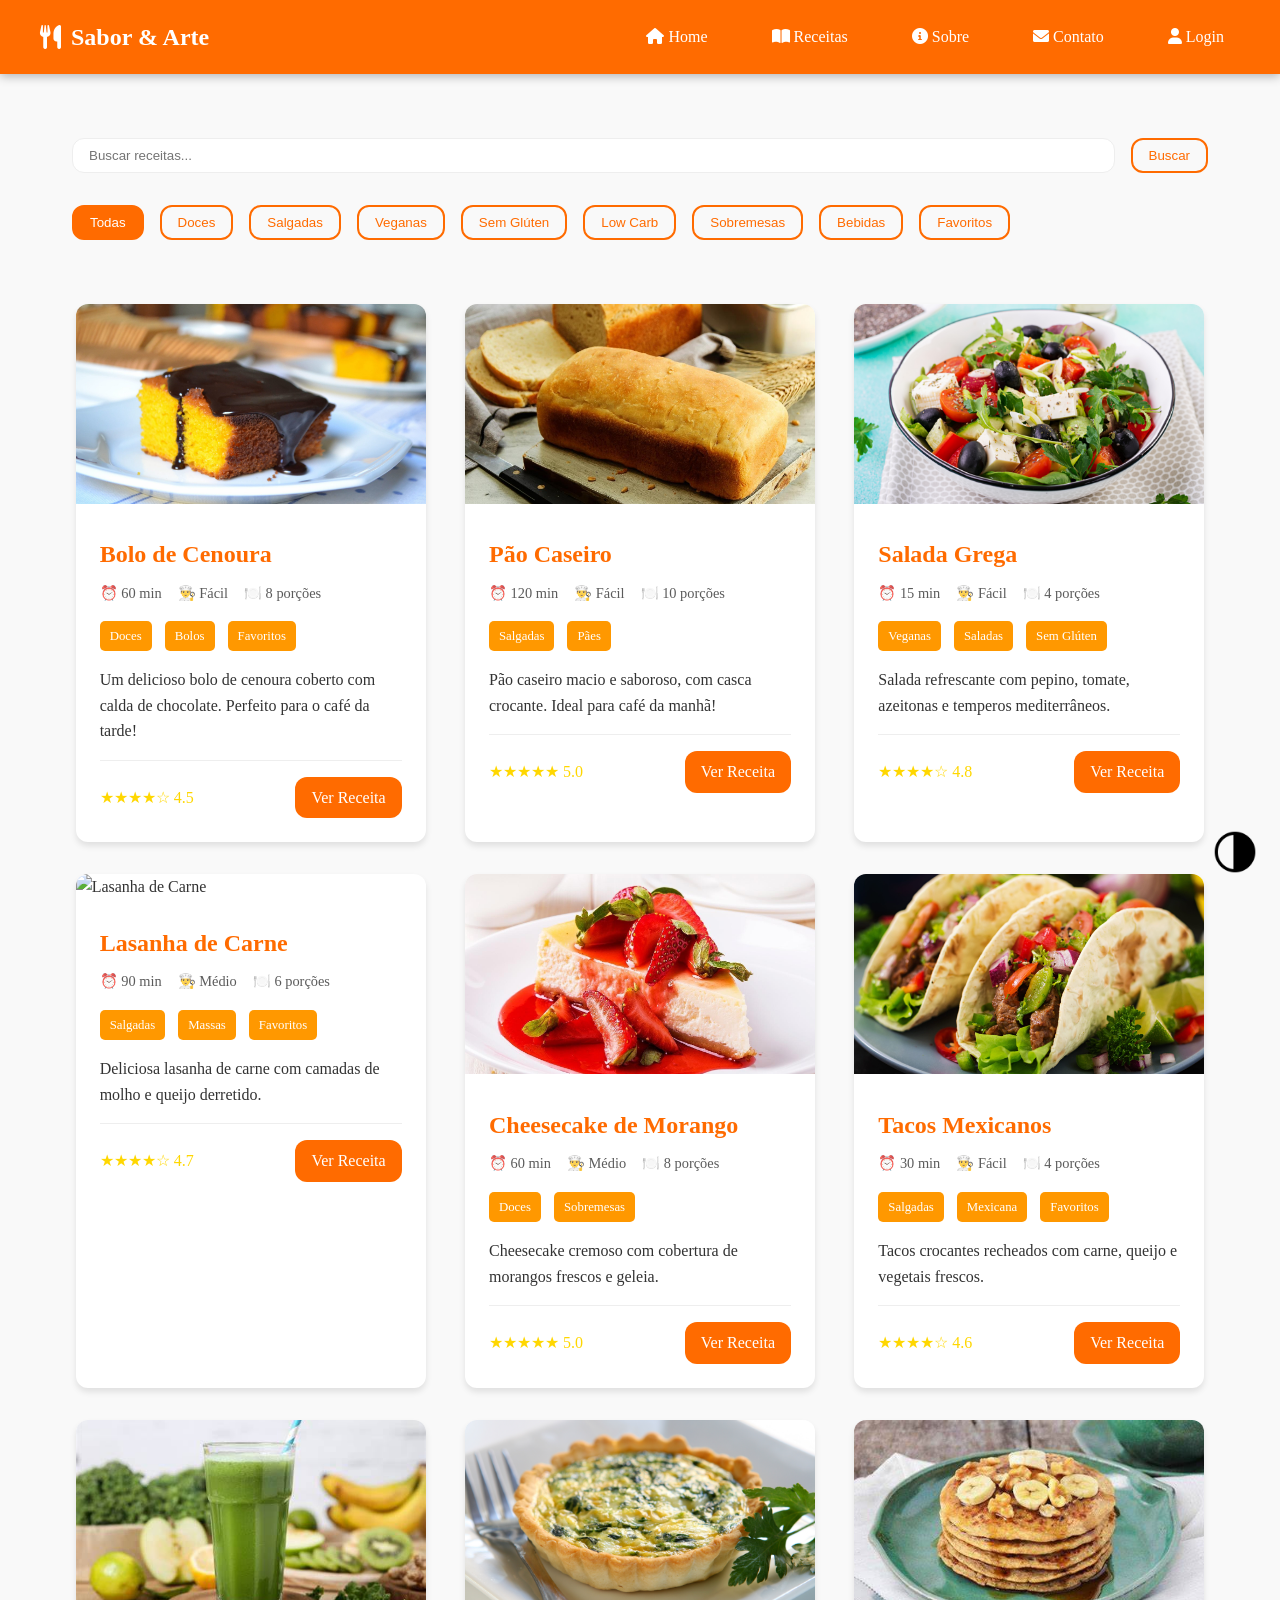
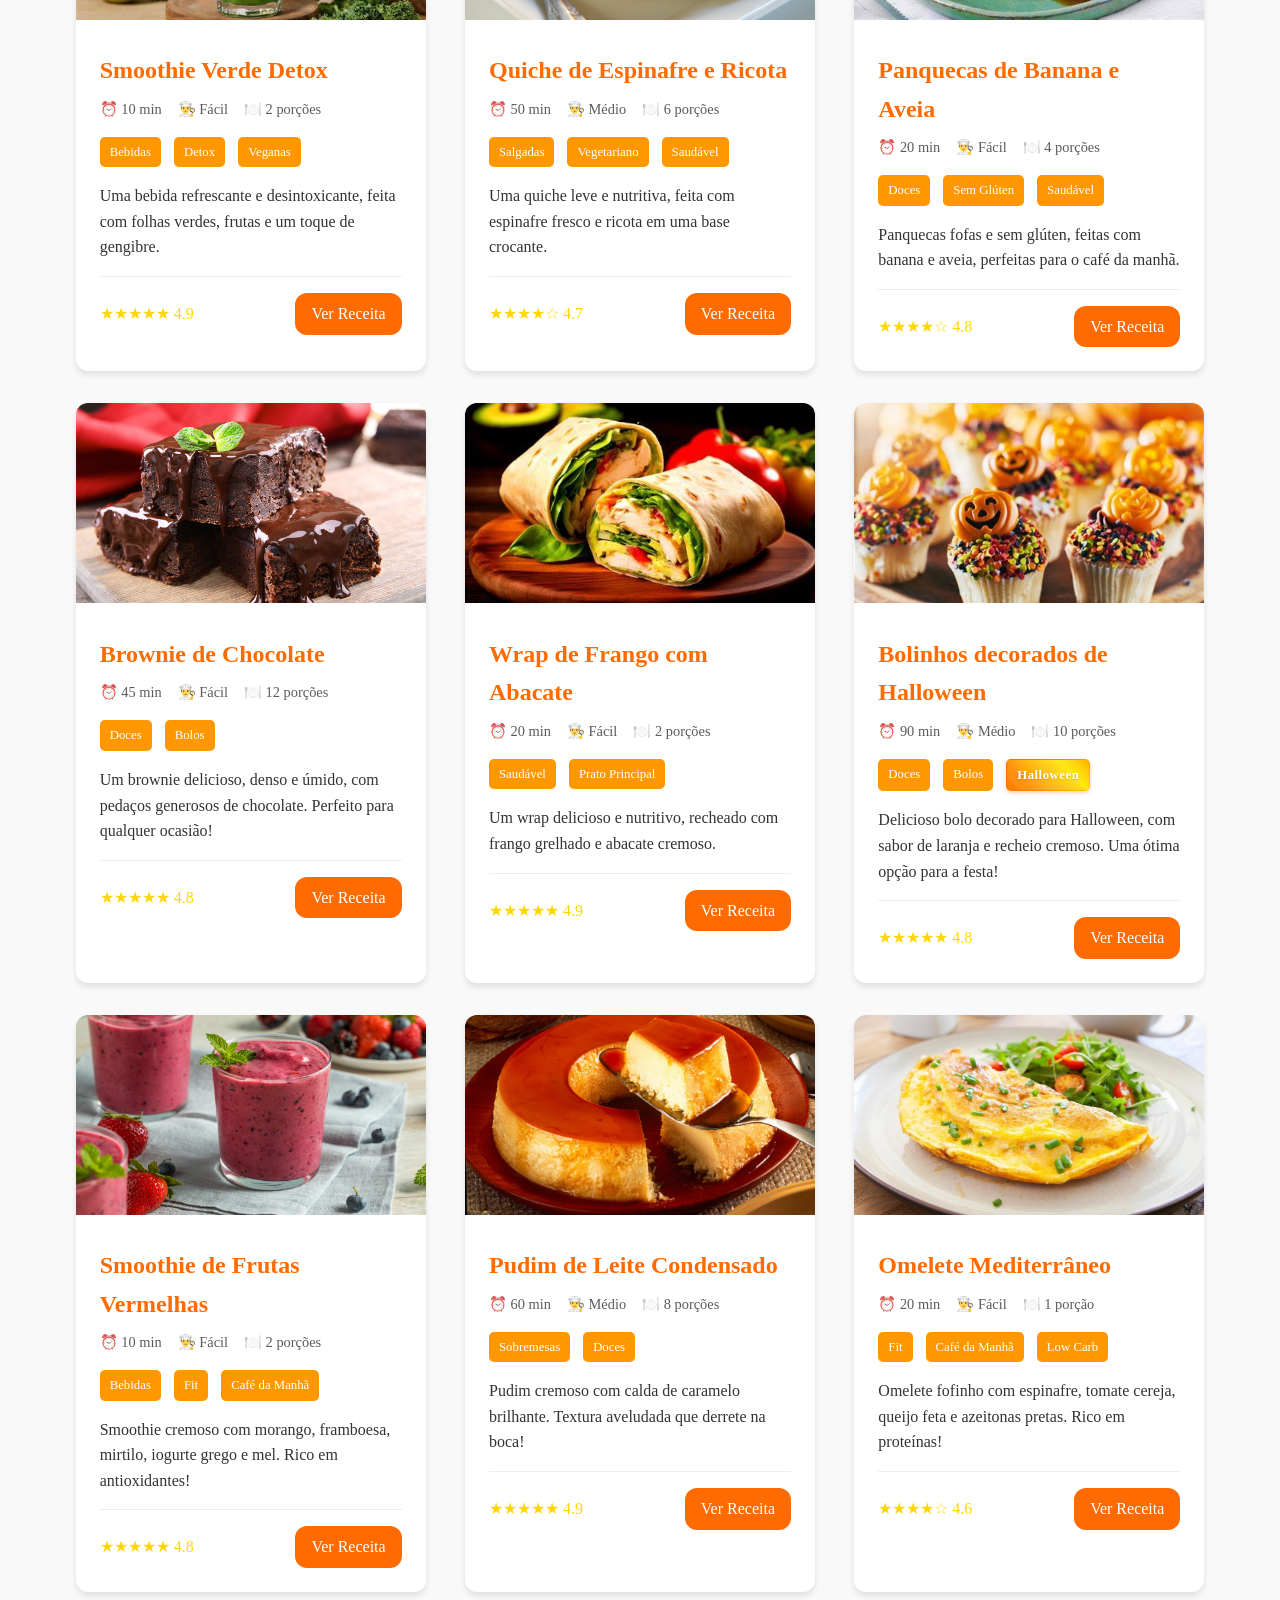
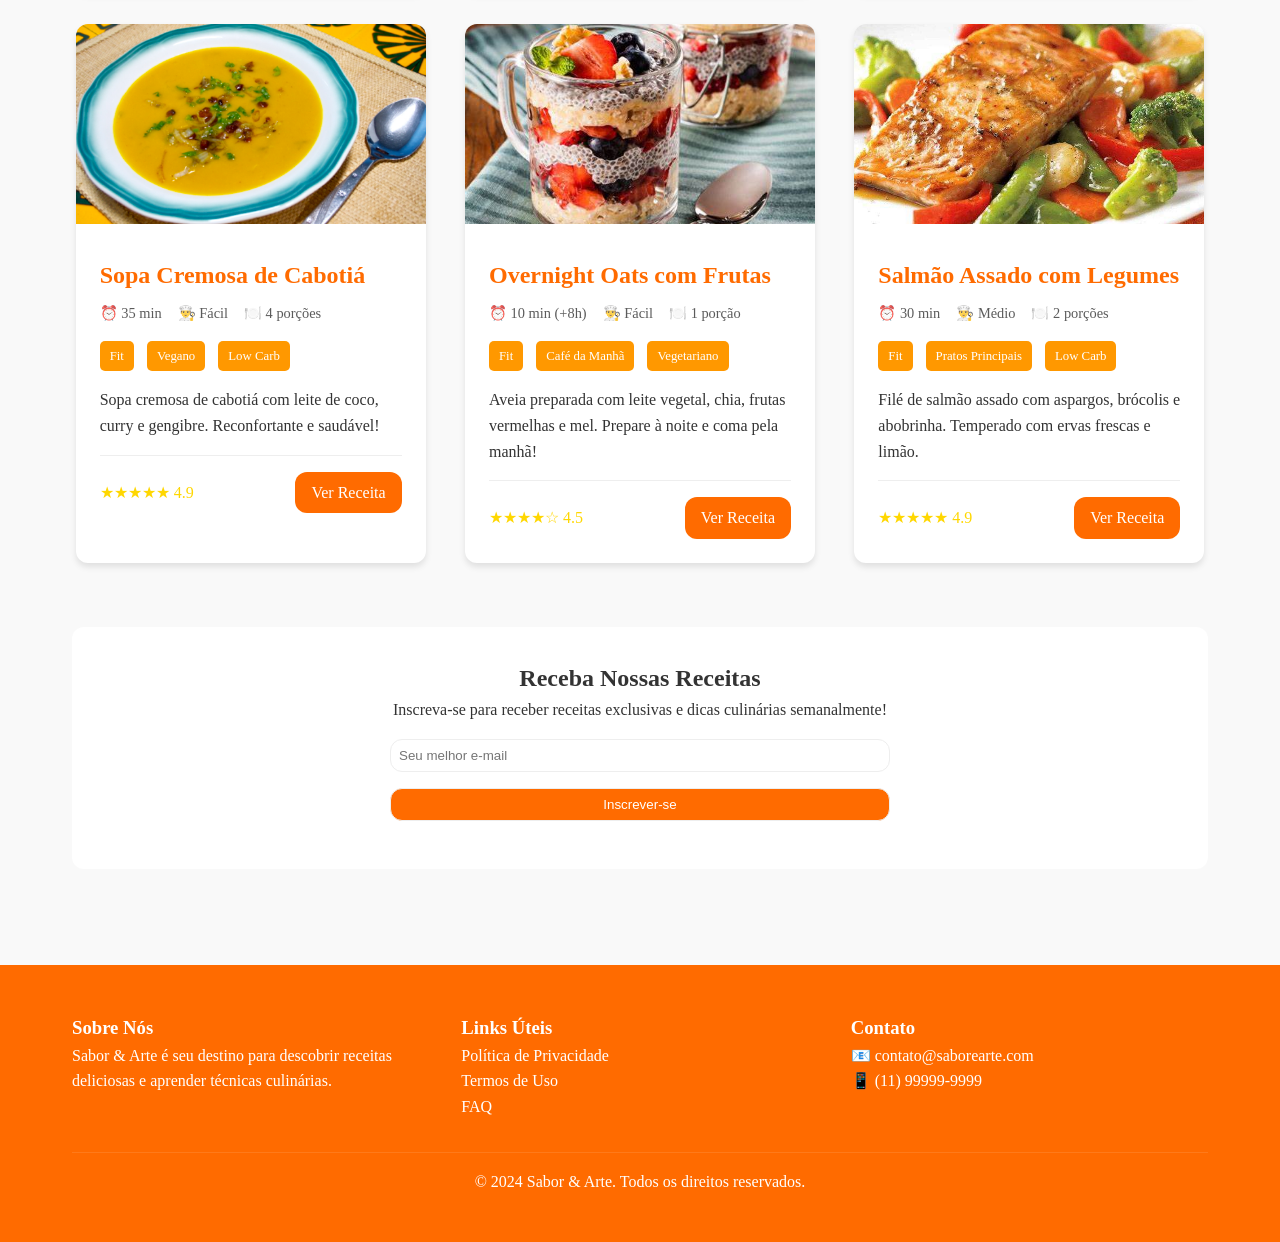
==== frontend/index.html @ 9df21a16 "first commit" ====
<!DOCTYPE html>
<html lang="pt-BR">
<head>
    <meta charset="UTF-8">
    <meta name="viewport" content="width=device-width, initial-scale=1.0">
    <title>Sabor & Arte</title>
    <link href="https://cdnjs.cloudflare.com/ajax/libs/font-awesome/6.0.0/css/all.min.css" rel="stylesheet">
    <link rel="stylesheet" href="style.css">
    <style>
 :root {
            --primary-color: #ff6b00;
            --secondary-color: #ff7f50;
            --text-color: #333;
            --bg-color: #f9f9f9;
            --card-bg: #fff;
            --border-color: #eee;
            --shadow: 0 4px 6px rgba(0, 0, 0, 0.1);
            --radius: 12px;
            --tips-bg: #e6f3ff;
            --tips-border: #3498db;
            --nav-bg: #ff6b00;
            --footer-bg: #ff6b00;
            --modal-bg: #fefefe;
            --gradient-primary: #ff6b00;
        }

        [data-theme="dark"] {
            --bg-color: #1a1a1a;
            --text-color: #fff;
            --card-bg: #2d2d2d;
            --border-color: #444;
            --tips-bg: #2c3e50;
            --tips-border: #3498db;
            --nav-bg: #ff6b00;
            --footer-bg: #ff6b00;
            --modal-bg: #2d2d2d;
            --category-bg: #ff6b00;
            --category-hover: #ff6b00;
        }

        * {
            margin: 0;
            padding: 0;
            box-sizing: border-box;
        }

        body {
            font-family: Cambria, Cochin, Georgia, Times, 'Times New Roman', serif;
            line-height: 1.6;
            background-color: var(--bg-color);
            color: var(--text-color);
            transition: background-color 0.3s, color 0.3s;
        }

        .nav-bar {
            background: var(--gradient-primary);
            padding: 1rem;
            position: sticky;
            top: 0;
            z-index: 1000;
            box-shadow: 0 2px 10px rgba(0,0,0,0.3);
        }

        .nav-container {
            max-width: 1200px;
            margin: 0 auto;
            display: flex;
            justify-content: space-between;
            align-items: center;
        }

        .logo {
            display: flex;
            align-items: center;
            gap: 10px;
            color: white;
            text-decoration: none;
        }

        .logo i {
            font-size: 24px;
        }

        .nav-links {
            display: flex;
            gap: 2rem;
        }

        .nav-links a {
            color: white;
            text-decoration: none;
            font-weight: 500;
            padding: 8px 16px;
            border-radius: 20px;
            transition: all 0.3s ease;
        }

        .nav-links a:hover {
            background: rgba(105, 0, 0, 0.2);
        }


        header {
            background-image: url('logo.jpg');
            background-size: cover;
            background-position: center;
            background-repeat: no-repeat;
            color: #f4f4f4;
            text-align: center;
            padding: 2.5rem;
            position: relative;
        }

        header h1, header p {
            text-shadow: 2px 2px 4px rgba(0, 0, 0, 0.5);
        }

        .theme-toggle {
            position: fixed;
            bottom: 20px;
            right: 20px;
            background: none;
            border: none;
            padding: 0;
            cursor: pointer;
            z-index: 1000;
        }

        .theme-icon {
            width: 50px;
            height: 50px;
            border-radius: 25px;
            transition: transform 0.3s ease;
        }

        nav {
            background-color: var(--nav-bg);
            padding: 1rem;
        }

        nav ul {
            list-style-type: none;
            display: flex;
            justify-content: center;
            gap: 2rem;
            max-width: 1200px;
            margin: 0 auto;
        }

        nav ul li a {
            color: white;
            text-decoration: none;
            font-weight: 500;
            transition: opacity 0.3s;
        }

        nav ul li a:hover {
            opacity: 0.8;
        }

        .container {
            max-width: 1200px;
            margin: 0 auto;
            padding: 2rem;
        }

        .filters {
            display: flex;
            gap: 1rem;
            margin-bottom: 2rem;
            flex-wrap: wrap;
        }

        .filter-btn {
            background: transparent;
            border: 2px solid var(--primary-color);
            color: var(--primary-color);
            padding: 0.5rem 1rem;
            border-radius: var(--radius);
            cursor: pointer;
            transition: all 0.3s ease;
        }

        .filter-btn:hover, .filter-btn.active {
            background: var(--primary-color);
            color: white;
        }
        

        .recipes-grid {
            display: grid;
            grid-template-columns: repeat(auto-fit, minmax(300px, 1fr));
            gap: 2rem;
            margin-top: 2rem;
        }

        .recipe-card {
            background: var(--card-bg);
            border-radius: var(--radius);
            box-shadow: var(--shadow);
            overflow: hidden;
            transition: transform 0.3s ease;
        }

        .recipe-card:hover {
            transform: translateY(-5px);
        }

        .recipe-image {
            width: 100%;
            height: 200px;
            object-fit: cover;
        }

        .recipe-content {
            padding: 1.5rem;
        }

        .recipe-header {
            margin-bottom: 1rem;
        }

        .recipe-title {
            font-size: 1.5rem;
            color: var(--primary-color);
            margin-bottom: 0.5rem;
        }

        .recipe-meta {
            display: flex;
            gap: 1rem;
            font-size: 0.9rem;
            color: var(--text-color);
            opacity: 0.8;
        }

        .recipe-tags {
            display: flex;
            gap: 0.5rem;
            margin: 1rem 0;
            flex-wrap: wrap;
        }

        .tag {
            background: var(--primary-color);
            color: white;
            padding: 0.3rem 0.8rem;
            border-radius: 20px;
            font-size: 0.8rem;
        }

        .recipe-description {
            color: var(--text-color);
            margin-bottom: 1rem;
        }

        .recipe-footer {
            display: flex;
            justify-content: space-between;
            align-items: center;
            margin-top: 1rem;
            padding-top: 1rem;
            border-top: 1px solid var(--border-color);
        }

        .rating {
            color: #ffd700;
        }

        .view-recipe {
            background: var(--primary-color);
            color: white;
            padding: 0.5rem 1rem;
            border-radius: var(--radius);
            text-decoration: none;
            transition: background 0.3s ease;
        }

        .view-recipe:hover {
            background: var(--secondary-color);
        }

        .social-buttons {
            display: flex;
            gap: 20px;
            justify-content: center;
            position: absolute;
            top: 20px;
            right: 20px;
        }

        .social-button {
            width: 40px;
            height: 40px;
            border-radius: 50%;
            display: flex;
            align-items: center;
            justify-content: center;
            transition: transform 0.3s ease;
            background: white;
        }

        .social-button:hover {
            transform: scale(1.1);
        }

        .modal {
            display: none;
            position: fixed;
            z-index: 1000;
            left: 0;
            top: 0;
            width: 100%;
            height: 100%;
            background-color: rgba(0,0,0,0.4);
        }

        .modal-content {
            background-color: var(--modal-bg);
            color: var(--text-color);
            margin: 5% auto;
            padding: 2rem;
            border: 1px solid var(--border-color);
            width: 90%;
            max-width: 500px;
            border-radius: var(--radius);
            box-shadow: var(--shadow);
        }

        .form-group {
            margin-bottom: 1rem;
        }

        .form-group label {
            display: block;
            margin-bottom: 0.5rem;
            color: var(--text-color);
        }

        .form-group input {
            width: 100%;
            padding: 0.5rem;
            border: 1px solid var(--border-color);
            border-radius: var(--radius);
            background: var(--card-bg);
            color: var(--text-color);
        }

        .form-group input[type="submit"] {
            background: var(--primary-color);
            color: white;
            cursor: pointer;
            transition: background 0.3s;
        }

        .form-group input[type="submit"]:hover {
            background: var(--secondary-color);
        }

        .close {
            float: right;
            font-size: 1.5rem;
            cursor: pointer;
            color: var(--text-color);
        }

        footer {
            background-color: var(--footer-bg);
            color: white;
            text-align: center;
            padding: 1rem;
            margin-top: 2rem;
        }

          .social-media {
            display: flex;
            justify-content: flex-end;
            gap: 4px;
            margin: 10px 30px 0 0;
            position: absolute;
            right: 0;
            top: 15px;
        }

        .social-media a {
            color: #fff;
            text-decoration: none;
            display: flex;
            align-items: center;
            gap: 2px;
            padding: 3px 4px;
            border-radius: 15px;
            transition: opacity 0.3s ease;
        }

        .social-media a:hover {
            opacity: 0.8;
        }

        .facebook {
            background-color: #1877f2;
        }

        .instagram {
            background: linear-gradient(45deg, #405de6, #5851db, #833ab4, #c13584, #e1306c, #fd1d1d);
        }

        .youtube {
            background-color: #ff0000;
        }

        .social-buttons {
            display: flex;
            gap: 20px;
            justify-content: center;
            position: absolute;
            top: 20px;
            right: 20px;
        }

        .social-button {
            width: 30px;
            height: 40px;
            border-radius: 50%;
            display: flex;
            align-items: center;
            justify-content: center;
            transition: transform 0.3s ease;
            text-decoration: none;
        }

        .social-button:hover {
            transform: scale(1.1);
        }

        .social-button.facebook {
            background-color: transparent;
        }

        .social-button.facebook img {
            width: 40px;
            height: 40px;
            border-radius: 50%;
        }

        .social-button.instagram {
            background-color: transparent;
        }

        .social-button.instagram img {
            width: 50px;
            height: 50px;
           border-radius: 50%;
        }

        .social-button.youtube {
            background-color: transparent;
        }

        .social-button.youtube img {
            width: 45px;
            height: 45px;
            border-radius: 50%;
        }

        @media (max-width: 768px) {
            .container {
                padding: 1rem;
            }

            .recipes-grid {
                grid-template-columns: 1fr;
            }

            nav ul {
                flex-direction: column;
                align-items: center;
                gap: 1rem;
            }

            .recipe-meta {
                flex-wrap: wrap;
            }
        }

        .newsletter-section {
            background: var(--card-bg);
            padding: 2rem;
            margin: 2rem 0;
            border-radius: var(--radius);
            text-align: center;
        }

        .newsletter-form {
            max-width: 500px;
            margin: 1rem auto;
        }

        .search-bar {
            display: flex;
            gap: 1rem;
            margin: 2rem 0;
        }

        .search-input {
            flex: 1;
            padding: 0.5rem 1rem;
            border: 1px solid var(--border-color);
            border-radius: var(--radius);
            background: var(--card-bg);
            color: var(--text-color);
        }
       
    </style>
</head>
<body>
    <button class="theme-toggle" onclick="toggleTheme()">
        <img src="DarkMode.jpg" alt="Dark Mode" class="theme-icon">
    </button>
</style>
</head>
<body>
    <nav class="nav-bar">
        <div class="nav-container">
            <a href="#" class="logo">
                <i class="fas fa-utensils"></i>
                <h1 style="margin: 0;">Sabor & Arte</h1>
            </a>
            <div class="nav-links">
                <a href="index.html"><i class="fas fa-home"></i> Home</a>
                <a href="#"><i class="fas fa-book-open"></i> Receitas</a>
                <a href="#"><i class="fas fa-info-circle"></i> Sobre</a>
                <a href="#"><i class="fas fa-envelope"></i> Contato</a>
                <a href="#" id="loginBtn"><i class="fas fa-user"></i> Login</a>
            </div>
        </div>
    </nav>
    <div class="container">
        <div class="search-bar">
            <input type="text" class="search-input" placeholder="Buscar receitas...">
            <button class="filter-btn">Buscar</button>
        </div>

        <div class="filters">
            <button class="filter-btn active">Todas</button>
            <button class="filter-btn">Doces</button>
            <button class="filter-btn">Salgadas</button>
            <button class="filter-btn">Veganas</button>
            <button class="filter-btn">Sem Glúten</button>
            <button class="filter-btn">Low Carb</button>
            <button class="filter-btn">Sobremesas</button>
            <button class="filter-btn">Bebidas</button>
            <button class="filter-btn">Favoritos</button>
        </div>

        <div class="recipes-grid">
            <article class="recipe-card">
                <img src="Bolo_de_cenoura.jpg" alt="Bolo de Cenoura" class="recipe-image">
                <div class="recipe-content">
                    <div class="recipe-header">
                        <h3 class="recipe-title">Bolo de Cenoura</h3>
                        <div class="recipe-meta">
                            <span class="meta-item">⏰ 60 min</span>
                            <span class="meta-item">👨‍🍳 Fácil</span>
                            <span class="meta-item">🍽️ 8 porções</span>
                        </div>
                    </div>
                    <div class="recipe-tags">
                        <span class="tag">Doces</span>
                        <span class="tag">Bolos</span>
                        <span class="tag">Favoritos</span>
                    </div>
                    <p class="recipe-description">
                        Um delicioso bolo de cenoura coberto com calda de chocolate. Perfeito para o café da tarde!
                    </p>
                    <div class="recipe-footer">
                        <div class="rating">★★★★☆ 4.5</div>
                        <a href="bolo_de_cenoura.html" class="view-recipe">Ver Receita</a>
                    </div>
                </div>
            </article>

            <article class="recipe-card">
                <img src="Pão.jpg" alt="Pão Caseiro" class="recipe-image">
                <div class="recipe-content">
                    <div class="recipe-header">
                        <h3 class="recipe-title">Pão Caseiro</h3>
                        <div class="recipe-meta">
                            <span class="meta-item">⏰ 120 min</span>
                            <span class="meta-item">👨‍🍳 Fácil</span>
                            <span class="meta-item">🍽️ 10 porções</span>
                        </div>
                    </div>
                    <div class="recipe-tags">
                        <span class="tag">Salgadas</span>
                        <span class="tag">Pães</span>
                    </div>
                    <p class="recipe-description">
                        Pão caseiro macio e saboroso, com casca crocante. Ideal para café da manhã!
                    </p>
                    <div class="recipe-footer">
                        <div class="rating">★★★★★ 5.0</div>
                        <a href="Pão.html" class="view-recipe">Ver Receita</a>
                    </div>
                </div>
            </article>

            <article class="recipe-card">
                <img src="Salada_grega.jpg" alt="Pão Caseiro" class="recipe-image">
                <div class="recipe-content">
                    <div class="recipe-header">
                        <h3 class="recipe-title">Salada Grega</h3>
                        <div class="recipe-meta">
                            <span class="meta-item">⏰ 15 min</span>
                            <span class="meta-item">👨‍🍳 Fácil</span>
                            <span class="meta-item">🍽️ 4 porções</span>
                        </div>
                    </div>
                    <div class="recipe-tags">
                        <span class="tag">Veganas</span>
                        <span class="tag">Saladas</span>
                        <span class="tag">Sem Glúten</span>
                    </div>
                    <p class="recipe-description">
                        Salada refrescante com pepino, tomate, azeitonas e temperos mediterrâneos.
                    </p>
                    <div class="recipe-footer">
                        <div class="rating">★★★★☆ 4.8</div>
                        <a href="#" class="view-recipe">Ver Receita</a>
                    </div>
                </div>
            </article>

            <article class="recipe-card">
                <img src="lasanha.jpg" alt="Lasanha de Carne" class="recipe-image">
                <div class="recipe-content">
                    <div class="recipe-header">
                        <h3 class="recipe-title">Lasanha de Carne</h3>
                        <div class="recipe-meta">
                            <span class="meta-item">⏰ 90 min</span>
                            <span class="meta-item">👨‍🍳 Médio</span>
                            <span class="meta-item">🍽️ 6 porções</span>
                        </div>
                    </div>
                    <div class="recipe-tags">
                        <span class="tag">Salgadas</span>
                        <span class="tag">Massas</span>
                        <span class="tag">Favoritos</span>
                    </div>
                    <p class="recipe-description">
                        Deliciosa lasanha de carne com camadas de molho e queijo derretido.
                    </p>
                    <div class="recipe-footer">
                        <div class="rating">★★★★☆ 4.7</div>
                        <a href="lasanha.html" class="view-recipe">Ver Receita</a>
                    </div>
                </div>
            </article>
            
            <article class="recipe-card">
                <img src="cheesecake.jpg" alt="Cheesecake de Morango" class="recipe-image">
                <div class="recipe-content">
                    <div class="recipe-header">
                        <h3 class="recipe-title">Cheesecake de Morango</h3>
                        <div class="recipe-meta">
                            <span class="meta-item">⏰ 60 min</span>
                            <span class="meta-item">👨‍🍳 Médio</span>
                            <span class="meta-item">🍽️ 8 porções</span>
                        </div>
                    </div>
                    <div class="recipe-tags">
                        <span class="tag">Doces</span>
                        <span class="tag">Sobremesas</span>
                    </div>
                    <p class="recipe-description">
                        Cheesecake cremoso com cobertura de morangos frescos e geleia.
                    </p>
                    <div class="recipe-footer">
                        <div class="rating">★★★★★ 5.0</div>
                        <a href="cheesecake.html" class="view-recipe">Ver Receita</a>
                    </div>
                </div>
            </article>
            
            <article class="recipe-card">
                <img src="tacos.jpg" alt="Tacos Mexicanos" class="recipe-image">
                <div class="recipe-content">
                    <div class="recipe-header">
                        <h3 class="recipe-title">Tacos Mexicanos</h3>
                        <div class="recipe-meta">
                            <span class="meta-item">⏰ 30 min</span>
                            <span class="meta-item">👨‍🍳 Fácil</span>
                            <span class="meta-item">🍽️ 4 porções</span>
                        </div>
                    </div>
                    <div class="recipe-tags">
                        <span class="tag">Salgadas</span>
                        <span class="tag">Mexicana</span>
                        <span class="tag">Favoritos</span>
                    </div>
                    <p class="recipe-description">
                        Tacos crocantes recheados com carne, queijo e vegetais frescos.
                    </p>
                    <div class="recipe-footer">
                        <div class="rating">★★★★☆ 4.6</div>
                        <a href="tacos.html" class="view-recipe">Ver Receita</a>
                    </div>
                </div>
            </article>

            <article class="recipe-card">
                <img src="smoothie_verduras.jpg" alt="Smoothie Verde Detox" class="recipe-image">
                <div class="recipe-content">
                    <div class="recipe-header">
                        <h3 class="recipe-title">Smoothie Verde Detox</h3>
                        <div class="recipe-meta">
                            <span class="meta-item">⏰ 10 min</span>
                            <span class="meta-item">👨‍🍳 Fácil</span>
                            <span class="meta-item">🍽️ 2 porções</span>
                        </div>
                    </div>
                    <div class="recipe-tags">
                        <span class="tag">Bebidas</span>
                        <span class="tag">Detox</span>
                        <span class="tag">Veganas</span>
                    </div>
                    <p class="recipe-description">
                        Uma bebida refrescante e desintoxicante, feita com folhas verdes, frutas e um toque de gengibre.
                    </p>
                    <div class="recipe-footer">
                        <div class="rating">★★★★★ 4.9</div>
                        <a href="smoothie_verde.html" class="view-recipe">Ver Receita</a>
                    </div>
                </div>
            </article>
            
            <article class="recipe-card">
                <img src="quiche_espinafre.jpg" alt="Quiche de Espinafre e Ricota" class="recipe-image">
                <div class="recipe-content">
                    <div class="recipe-header">
                        <h3 class="recipe-title">Quiche de Espinafre e Ricota</h3>
                        <div class="recipe-meta">
                            <span class="meta-item">⏰ 50 min</span>
                            <span class="meta-item">👨‍🍳 Médio</span>
                            <span class="meta-item">🍽️ 6 porções</span>
                        </div>
                    </div>
                    <div class="recipe-tags">
                        <span class="tag">Salgadas</span>
                        <span class="tag">Vegetariano</span>
                        <span class="tag">Saudável</span>
                    </div>
                    <p class="recipe-description">
                        Uma quiche leve e nutritiva, feita com espinafre fresco e ricota em uma base crocante.
                    </p>
                    <div class="recipe-footer">
                        <div class="rating">★★★★☆ 4.7</div>
                        <a href="quiche_espinafre.html" class="view-recipe">Ver Receita</a>
                    </div>
                </div>
            </article>
            
            <article class="recipe-card">
                <img src="panqueca_banana.jpg" alt="Panquecas de Banana e Aveia" class="recipe-image">
                <div class="recipe-content">
                    <div class="recipe-header">
                        <h3 class="recipe-title">Panquecas de Banana e Aveia</h3>
                        <div class="recipe-meta">
                            <span class="meta-item">⏰ 20 min</span>
                            <span class="meta-item">👨‍🍳 Fácil</span>
                            <span class="meta-item">🍽️ 4 porções</span>
                        </div>
                    </div>
                    <div class="recipe-tags">
                        <span class="tag">Doces</span>
                        <span class="tag">Sem Glúten</span>
                        <span class="tag">Saudável</span>
                    </div>
                    <p class="recipe-description">
                        Panquecas fofas e sem glúten, feitas com banana e aveia, perfeitas para o café da manhã.
                    </p>
                    <div class="recipe-footer">
                        <div class="rating">★★★★☆ 4.8</div>
                        <a href="panquecas_banana.html" class="view-recipe">Ver Receita</a>
                    </div>
                </div>
            </article>

            <article class="recipe-card brownie-recipe">
                <img src="Brownie.jpg" alt="Brownie de Chocolate" class="recipe-image">
                <div class="recipe-content">
                    <div class="recipe-header">
                        <h3 class="recipe-title">Brownie de Chocolate</h3>
                        <div class="recipe-meta">
                            <span class="meta-item">⏰ 45 min</span>
                            <span class="meta-item">👨‍🍳 Fácil</span>
                            <span class="meta-item">🍽️ 12 porções</span>
                        </div>
                    </div>
                    <div class="recipe-tags">
                        <span class="tag">Doces</span>
                        <span class="tag">Bolos</span>
                    </div>
                    <p class="recipe-description">
                        Um brownie delicioso, denso e úmido, com pedaços generosos de chocolate. Perfeito para qualquer ocasião!
                    </p>
                    <div class="recipe-footer">
                        <div class="rating">★★★★★ 4.8</div>
                        <a href="Brownie.html" class="view-recipe">Ver Receita</a>
                    </div>
                </div>
            </article>

            <article class="recipe-card chicken-wrap-recipe">
                <img src="Wrap.jpg" alt="Wrap de Frango com Abacate" class="recipe-image">
                <div class="recipe-content">
                    <div class="recipe-header">
                        <h3 class="recipe-title">Wrap de Frango com Abacate</h3>
                        <div class="recipe-meta">
                            <span class="meta-item">⏰ 20 min</span>
                            <span class="meta-item">👨‍🍳 Fácil</span>
                            <span class="meta-item">🍽️ 2 porções</span>
                        </div>
                    </div>
                    <div class="recipe-tags">
                        <span class="tag">Saudável</span>
                        <span class="tag">Prato Principal</span>
                    </div>
                    <p class="recipe-description">
                        Um wrap delicioso e nutritivo, recheado com frango grelhado e abacate cremoso.
                    </p>
                    <div class="recipe-footer">
                        <div class="rating">★★★★★ 4.9</div>
                        <a href="Wrap-Frango.html" class="view-recipe">Ver Receita</a>
                    </div>
                </div>
            </article>

            <article class="recipe-card">
                <img src="Halloween.jpg" alt="Bolinhos decorados de Halloween" class="recipe-image">
                <div class="recipe-content">
                    <div class="recipe-header">
                        <h3 class="recipe-title">Bolinhos decorados de Halloween</h3>
                        <div class="recipe-meta">
                            <span class="meta-item">⏰ 90 min</span>
                            <span class="meta-item">👨‍🍳 Médio</span>
                            <span class="meta-item">🍽️ 10 porções</span>
                        </div>
                    </div>
                    <div class="recipe-tags">
                        <span class="tag">Doces</span>
                        <span class="tag">Bolos</span>
                        <span class="tag halloween-tag">Halloween</span>
                    </div>
                    <p class="recipe-description">
                        Delicioso bolo decorado para Halloween, com sabor de laranja e recheio cremoso. Uma ótima opção para a festa!
                    </p>
                    <div class="recipe-footer">
                        <div class="rating">★★★★★ 4.8</div>
                        <a href="Halloween.html" class="view-recipe">Ver Receita</a>
                    </div>
                </div>
            </article>

            <article class="recipe-card">
                <img src="Smoothie.jpg" alt="Smoothie de Frutas Vermelhas" class="recipe-image">
                <div class="recipe-content">
                    <div class="recipe-header">
                        <h3 class="recipe-title">Smoothie de Frutas Vermelhas</h3>
                        <div class="recipe-meta">
                            <span class="meta-item">⏰ 10 min</span>
                            <span class="meta-item">👨‍🍳 Fácil</span>
                            <span class="meta-item">🍽️ 2 porções</span>
                        </div>
                    </div>
                    <div class="recipe-tags">
                        <span class="tag">Bebidas</span>
                        <span class="tag">Fit</span>
                        <span class="tag">Café da Manhã</span>
                    </div>
                    <p class="recipe-description">
                        Smoothie cremoso com morango, framboesa, mirtilo, iogurte grego e mel. Rico em antioxidantes!
                    </p>
                    <div class="recipe-footer">
                        <div class="rating">★★★★★ 4.8</div>
                        <a href="Smoothie.html" class="view-recipe">Ver Receita</a>
                    </div>
                </div>
            </article>
            
            <article class="recipe-card">
                <img src="Pudim.jpg" alt="Pudim de Leite Condensado" class="recipe-image">
                <div class="recipe-content">
                    <div class="recipe-header">
                        <h3 class="recipe-title">Pudim de Leite Condensado</h3>
                        <div class="recipe-meta">
                            <span class="meta-item">⏰ 60 min</span>
                            <span class="meta-item">👨‍🍳 Médio</span>
                            <span class="meta-item">🍽️ 8 porções</span>
                        </div>
                    </div>
                    <div class="recipe-tags">
                        <span class="tag">Sobremesas</span>
                        <span class="tag">Doces</span>
                    </div>
                    <p class="recipe-description">
                        Pudim cremoso com calda de caramelo brilhante. Textura aveludada que derrete na boca!
                    </p>
                    <div class="recipe-footer">
                        <div class="rating">★★★★★ 4.9</div>
                        <a href="Pudim.html" class="view-recipe">Ver Receita</a>
                    </div>
                </div>
            </article>
            
            <article class="recipe-card">
                <img src="Omelete.jpg" alt="Omelete Mediterrâneo" class="recipe-image">
                <div class="recipe-content">
                    <div class="recipe-header">
                        <h3 class="recipe-title">Omelete Mediterrâneo</h3>
                        <div class="recipe-meta">
                            <span class="meta-item">⏰ 20 min</span>
                            <span class="meta-item">👨‍🍳 Fácil</span>
                            <span class="meta-item">🍽️ 1 porção</span>
                        </div>
                    </div>
                    <div class="recipe-tags">
                        <span class="tag">Fit</span>
                        <span class="tag">Café da Manhã</span>
                        <span class="tag">Low Carb</span>
                    </div>
                    <p class="recipe-description">
                        Omelete fofinho com espinafre, tomate cereja, queijo feta e azeitonas pretas. Rico em proteínas!
                    </p>
                    <div class="recipe-footer">
                        <div class="rating">★★★★☆ 4.6</div>
                        <a href="Omelete.html" class="view-recipe">Ver Receita</a>
                    </div>
                </div>
            </article>

            <article class="recipe-card">
                <img src="SopaCabotia.jpg" alt="Sopa de Cabotiã" class="recipe-image">
                <div class="recipe-content">
                    <div class="recipe-header">
                        <h3 class="recipe-title">Sopa Cremosa de Cabotiá</h3>
                        <div class="recipe-meta">
                            <span class="meta-item">⏰ 35 min</span>
                            <span class="meta-item">👨‍🍳 Fácil</span>
                            <span class="meta-item">🍽️ 4 porções</span>
                        </div>
                    </div>
                    <div class="recipe-tags">
                        <span class="tag">Fit</span>
                        <span class="tag">Vegano</span>
                        <span class="tag">Low Carb</span>
                    </div>
                    <p class="recipe-description">
                        Sopa cremosa de cabotiá com leite de coco, curry e gengibre. Reconfortante e saudável!
                    </p>
                    <div class="recipe-footer">
                        <div class="rating">★★★★★ 4.9</div>
                        <a href="Sopa.html" class="view-recipe">Ver Receita</a>
                    </div>
                </div>
            </article>

            <article class="recipe-card">
                <img src="Overnight.jpg" alt="Overnight Oats" class="recipe-image">
                <div class="recipe-content">
                    <div class="recipe-header">
                        <h3 class="recipe-title">Overnight Oats com Frutas</h3>
                        <div class="recipe-meta">
                            <span class="meta-item">⏰ 10 min (+8h)</span>
                            <span class="meta-item">👨‍🍳 Fácil</span>
                            <span class="meta-item">🍽️ 1 porção</span>
                        </div>
                    </div>
                    <div class="recipe-tags">
                        <span class="tag">Fit</span>
                        <span class="tag">Café da Manhã</span>
                        <span class="tag">Vegetariano</span>
                    </div>
                    <p class="recipe-description">
                        Aveia preparada com leite vegetal, chia, frutas vermelhas e mel. Prepare à noite e coma pela manhã!
                    </p>
                    <div class="recipe-footer">
                        <div class="rating">★★★★☆ 4.5</div>
                        <a href="Overnight.html" class="view-recipe">Ver Receita</a>
                    </div>
                </div>
            </article>

            <article class="recipe-card">
                <img src="PeixeAssado.jpg" alt="Peixe Assado" class="recipe-image">
                <div class="recipe-content">
                    <div class="recipe-header">
                        <h3 class="recipe-title">Salmão Assado com Legumes</h3>
                        <div class="recipe-meta">
                            <span class="meta-item">⏰ 30 min</span>
                            <span class="meta-item">👨‍🍳 Médio</span>
                            <span class="meta-item">🍽️ 2 porções</span>
                        </div>
                    </div>
                    <div class="recipe-tags">
                        <span class="tag">Fit</span>
                        <span class="tag">Pratos Principais</span>
                        <span class="tag">Low Carb</span>
                    </div>
                    <p class="recipe-description">
                        Filé de salmão assado com aspargos, brócolis e abobrinha. Temperado com ervas frescas e limão.
                    </p>
                    <div class="recipe-footer">
                        <div class="rating">★★★★★ 4.9</div>
                        <a href="Salmao.html" class="view-recipe">Ver Receita</a>
                    </div>
                </div>
            </article>
            
            <style>
.tag {
    background-color: #ff9800;
    color: #ffffff;
    padding: 5px 10px;
    border-radius: 5px;
    margin-right: 5px;
    font-weight: 500;
    transition: all 0.3s ease;
}

.halloween-tag {
    background: linear-gradient(
        45deg,
        #ff6b01,
        #ff8c00,
        #ffe600,
        #ff8c00,
        #ff6b01
    );
    background-size: 200% 200%;
    color: #ffffff;
    text-shadow: 0 1px 2px rgba(0, 0, 0, 0.2);
    box-shadow: 0 2px 4px rgba(255, 107, 1, 0.3);
    border: 1px solid rgba(255, 107, 1, 0.3);
    animation: halloweenGradient 3s ease infinite;
    font-weight: 600;
    letter-spacing: 0.5px;
    position: relative;
    overflow: hidden;
}

.halloween-tag:hover {
    transform: translateY(-2px);
    box-shadow: 0 4px 8px rgba(255, 107, 1, 0.4);
}

@keyframes halloweenGradient {
    0% {
        background-position: 0% 50%;
    }
    50% {
        background-position: 100% 50%;
    }
    100% {
        background-position: 0% 50%;
    }
}

/* Adiciona um brilho sutil */
.halloween-tag::after {
    content: '';
    position: absolute;
    top: -50%;
    left: -50%;
    width: 200%;
    height: 200%;
    background: linear-gradient(
        45deg,
        transparent,
        rgba(255, 255, 255, 0.1),
        transparent
    );
    transform: rotate(45deg);
    animation: shine 3s infinite;
}

@keyframes shine {
    0% {
        transform: rotate(45deg) translateX(-100%);
    }
    50% {
        transform: rotate(45deg) translateX(100%);
    }
    100% {
        transform: rotate(45deg) translateX(100%);
    }
}
            </style>
            

        </div>
        <section class="newsletter-section">
            <h2>Receba Nossas Receitas</h2>
            <p>Inscreva-se para receber receitas exclusivas e dicas culinárias semanalmente!</p>
            <form class="newsletter-form">
                <div class="form-group">
                    <input type="email" placeholder="Seu melhor e-mail" required>
                </div>
                <div class="form-group">
                    <input type="submit" value="Inscrever-se" class="filter-btn">
                </div>
            </form>
        </section>
    </div>

    <div id="loginModal" class="modal">
        <div class="modal-content">
            <span class="close">&times;</span>
            <h2>Login</h2>
            <!-- Adicione uma div para mensagens de feedback -->
            <div id="loginMessage" style="margin-bottom: 1rem; padding: 0.5rem; border-radius: var(--radius); display: none;"></div>
            <form id="loginForm">
                <div class="form-group">
                    <label for="usuario">Nome do Usuário</label>
                    <input type="usuario" id="loginUsuario" required>
                </div>
                <div class="form-group">
                    <label for="password">Senha</label>
                    <input type="password" id="loginPassword" required>
                </div>
                <div class="form-group">
                    <input type="submit" value="Entrar" class="filter-btn">
                </div>
                <p>Não tem uma conta? <a href="#" style="color: var(--primary-color);">Cadastre-se</a></p>
                <p><a href="#" style="color: var(--primary-color);">Esqueceu sua senha?</a></p>
            </form>
        </div>
    </div>

    <!-- Adicione estes estilos ao seu CSS -->
<style>
    .message-success {
        background-color: #4CAF50;
        color: white;
    }

    .message-error {
        background-color: #f44336;
        color: white;
    }

    .loading {
        cursor: wait !important;
        opacity: 0.7;
    }

    #loginMessage {
        text-align: center;
        padding: 10px;
        margin-bottom: 15px;
        border-radius: 4px;
    }

    .success-message {
            background-color: #4CAF50;
            color: white;
            padding: 10px;
            border-radius: 4px;
            margin-bottom: 10px;
        }
</style>

<!-- Atualize o JavaScript com a nova lógica de login -->
<script>
    // ... (mantenha o código anterior de theme toggle e modal)

    // Função para mostrar mensagens de feedback
    function showLoginMessage(message, type) {
        const messageDiv = document.getElementById('loginMessage');
        messageDiv.textContent = message;
        messageDiv.className = `message-${type}`;
        messageDiv.style.display = 'block';
        
        // Esconde a mensagem após 3 segundos
        setTimeout(() => {
            messageDiv.style.display = 'none';
        }, 3000);
    }

    // Simula verificação de credenciais
    function verificarCredenciais(email, senha) {
        // Aqui você substituiria isso por uma chamada real à sua API de autenticação
        return new Promise((resolve, reject) => {
            setTimeout(() => {
                // Exemplo de credenciais para teste
                if (usuario === "teste@email.com" && senha === "123456") {
                    resolve({ nome: "Usuário Teste" });
                } else {
                    reject(new Error("Senha ou email inválidos"));
                }
            }, 1000); // Simula delay de rede
        });
    }

    // Form Submissions
    document.getElementById('loginForm').addEventListener('submit', async function(e) {
        e.preventDefault();
        
        const form = e.target;
        const usuario = document.getElementById('loginUsuario').value;
        const senha = document.getElementById('loginPassword').value;
        
        // Desabilita o formulário durante o processo
        const submitBtn = form.querySelector('input[type="submit"]');
        const originalBtnText = submitBtn.value;
        submitBtn.value = 'Entrando...';
        submitBtn.disabled = true;
        form.classList.add('loading');

        try {
            const resultado = await verificarCredenciais(email, senha);
            showLoginMessage(`Bem-vindo, ${resultado.nome}!`, 'success');
            
            // Aguarda a mensagem ser exibida antes de fechar o modal
            setTimeout(() => {
                document.getElementById('loginModal').style.display = 'none';
                // Aqui você pode redirecionar o usuário ou atualizar a UI
                const loginBtn = document.getElementById('loginBtn');
                loginBtn.innerHTML = `<i class="fas fa-user"></i> ${resultado.nome}`;
            }, 1000);

        } catch (erro) {
            showLoginMessage(erro.message, 'error');
        } finally {
            // Reativa o formulário
            submitBtn.value = originalBtnText;
            submitBtn.disabled = false;
            form.classList.remove('loading');
        }
    });

</script>

    <footer>
        <div class="container">
            <div style="display: grid; grid-template-columns: repeat(auto-fit, minmax(200px, 1fr)); gap: 2rem; text-align: left;">
                <div>
                    <h3>Sobre Nós</h3>
                    <p>Sabor & Arte é seu destino para descobrir receitas deliciosas e aprender técnicas culinárias.</p>
                </div>
                <div>
                    <h3>Links Úteis</h3>
                    <ul style="list-style: none;">
                        <li><a href="#" style="color: white; text-decoration: none;">Política de Privacidade</a></li>
                        <li><a href="#" style="color: white; text-decoration: none;">Termos de Uso</a></li>
                        <li><a href="#" style="color: white; text-decoration: none;">FAQ</a></li>
                    </ul>
                </div>
                <div>
                    <h3>Contato</h3>
                    <p>📧 contato@saborearte.com</p>
                    <p>📱 (11) 99999-9999</p>
                </div>
            </div>
            <div style="margin-top: 2rem; padding-top: 1rem; border-top: 1px solid rgba(255,255,255,0.1);">
                <p>&copy; 2024 Sabor & Arte. Todos os direitos reservados.</p>
            </div>
        </div>
    </footer>

    <script>
        // Theme Toggle Functionality
        function toggleTheme() {
            document.body.dataset.theme = document.body.dataset.theme === 'dark' ? '' : 'dark';
            localStorage.setItem('theme', document.body.dataset.theme);
        }

        // Load saved theme
        document.body.dataset.theme = localStorage.getItem('theme') || '';

        // Modal Functionality
        const modal = document.getElementById('loginModal');
        const loginBtn = document.getElementById('loginBtn');
        const closeBtn = document.getElementsByClassName('close')[0];

        loginBtn.onclick = function() {
            modal.style.display = "block";
        }

        closeBtn.onclick = function() {
            modal.style.display = "none";
        }

        window.onclick = function(event) {
            if (event.target == modal) {
                modal.style.display = "none";
            }
        }

        // Filter Buttons
        const filterButtons = document.querySelectorAll('.filter-btn');
        filterButtons.forEach(button => {
            button.addEventListener('click', () => {
                filterButtons.forEach(btn => btn.classList.remove('active'));
                button.classList.add('active');
                // Aqui você pode adicionar a lógica de filtro das receitas
            });
        });

        // Form Submissions
        document.getElementById('loginForm').addEventListener('submit', function(e) {
            e.preventDefault();
            // Aqui você pode adicionar a lógica de login
            console.log('Login submitted');
        });

        document.querySelector('.newsletter-form').addEventListener('submit', function(e) {
            e.preventDefault();
            // Aqui você pode adicionar a lógica de inscrição na newsletter
            console.log('Newsletter subscription submitted');
        });
    </script>
</body>
<!-- CSS -->
<style>
    .recipes-grid {
        display: grid;
        grid-template-columns: repeat(auto-fill, minmax(350px, 1fr));
        gap: 2rem;
        padding: 2rem 0;
        position: relative; /* Adicionado para posicionamento da mensagem */
    }
    
    .recipe-card {
        width: 100%;
        max-width: 350px;
        margin: 0 auto;
        display: none;
    }
    
    /* Estilo para a mensagem de nenhuma receita encontrada */
    .no-results-message {
        display: none;
        text-align: center;
        width: 100%;
        padding: 2rem;
        font-size: 1.2rem;
        color: #666;
        background-color: #f8f8f8;
        border-radius: 8px;
        box-shadow: 0 2px 4px rgba(0,0,0,0.1);
        margin: 2rem auto;
    }
    
    .no-results-message i {
        font-size: 2.5rem;
        color: #999;
        margin-bottom: 1rem;
        display: block;
    }
    </style>
    
    <!-- Adicione esta div após a div recipes-grid -->
    <div class="no-results-message">
        <i class="fas fa-search"></i>
        <p>Ops! Nenhuma receita encontrada para "<span class="search-term"></span>"</p>
        <p>Tente buscar por outro termo ou verifique a ortografia.</p>
    </div>
    
    <!-- JavaScript -->
    <script>
        const searchInput = document.querySelector('.search-input');
        const searchButton = document.querySelector('.search-bar .filter-btn');
        const recipeCards = document.querySelectorAll('.recipe-card');
        const noResultsMessage = document.querySelector('.no-results-message');
    
        function normalizeText(text) {
            return text.toLowerCase()
                .normalize('NFD')
                .replace(/[\u0300-\u036f]/g, '')
                .replace(/[^a-z0-9\s]/g, '');
        }
    
        function searchRecipes() {
            const searchTerm = searchInput.value.trim();
            const normalizedSearchTerm = normalizeText(searchTerm);
            const searchWords = normalizedSearchTerm.split(' ').filter(word => word.length > 0);
            
            let foundResults = false;
    
            recipeCards.forEach(card => {
                const title = normalizeText(card.querySelector('.recipe-title').textContent);
                const description = normalizeText(card.querySelector('.recipe-description').textContent);
                const tags = Array.from(card.querySelectorAll('.tag'))
                    .map(tag => normalizeText(tag.textContent));
    
                const matchesSearch = searchWords.every(word =>
                    title.includes(word) ||
                    description.includes(word) ||
                    tags.some(tag => tag.includes(word))
                );
    
                card.style.display = matchesSearch ? 'block' : 'none';
                if (matchesSearch) foundResults = true;
            });
    
            // Atualiza a mensagem de nenhum resultado
            if (!foundResults && searchTerm !== '') {
                noResultsMessage.style.display = 'block';
                noResultsMessage.querySelector('.search-term').textContent = searchTerm;
            } else {
                noResultsMessage.style.display = 'none';
            }
        }
    
        // Evento de clique no botão de pesquisa
        searchButton.addEventListener('click', searchRecipes);
    
        // Evento de pressionar Enter no campo de pesquisa
        searchInput.addEventListener('keypress', (e) => {
            if (e.key === 'Enter') {
                searchRecipes();
            }
        });
    
        // Mostra todas as receitas inicialmente
        recipeCards.forEach(card => {
            card.style.display = 'block';
        });
        noResultsMessage.style.display = 'none';

        // Array para armazenar os usuários cadastrados
const usuariosCadastrados = [];

// Função para mostrar mensagens de feedback
function showLoginMessage(message, type) {
    const messageDiv = document.getElementById('loginMessage');
    messageDiv.textContent = message;
    messageDiv.className = `message-${type}`;
    messageDiv.style.display = 'block';
    
    // Esconde a mensagem após 3 segundos
    setTimeout(() => {
        messageDiv.style.display = 'none';
    }, 3000);
}

// Função para verificar se o usuário já está cadastrado
function verificarCredenciais(email, senha) {
    return new Promise((resolve, reject) => {
        setTimeout(() => {
            // Verifica se o usuário já está cadastrado
            const usuarioExistente = usuariosCadastrados.find(usuario => usuario.email === email);
            
            if (usuarioExistente) {
                reject(new Error("Usuário já cadastrado!"));
            } else {
                // Se o usuário não existir, cadastra o novo usuário
                usuariosCadastrados.push({ email, senha });
                resolve({ nome: email.split('@')[0] }); // Usa o nome de usuário como o texto antes do '@'
            }
        }, 1000); // Simula um delay de rede
    });
}

// Form Submissions
document.getElementById('loginForm').addEventListener('submit', async function(e) {
    e.preventDefault();
    
    const form = e.target;
    const usuario = document.getElementById('loginUsuario').value;
    const senha = document.getElementById('loginPassword').value;
    
    // Desabilita o formulário durante o processo
    const submitBtn = form.querySelector('input[type="submit"]');
    const originalBtnText = submitBtn.value;
    submitBtn.value = 'Entrando...';
    submitBtn.disabled = true;
    form.classList.add('loading');

    try {
        const resultado = await verificarCredenciais(usuario, senha);
        showLoginMessage(`Usuário cadastrado com sucesso!`, 'success');
        
        // Aguarda a mensagem ser exibida antes de fechar o modal
        setTimeout(() => {
            document.getElementById('loginModal').style.display = 'none';
            const loginBtn = document.getElementById('loginBtn');
            loginBtn.innerHTML = `<i class="fas fa-user"></i> ${resultado.nome}`;
        }, 1000);

    } catch (erro) {
        showLoginMessage(erro.message, 'error');
    } finally {
        // Reativa o formulário
        submitBtn.value = originalBtnText;
        submitBtn.disabled = false;
        form.classList.remove('loading');
    }
});
    </script>
    <script>
        // Função para filtrar receitas pela tag clicada
        function filterByTag(tag) {
            const recipeCards = document.querySelectorAll('.recipe-card');
            recipeCards.forEach(card => {
                const tags = Array.from(card.querySelectorAll('.tag')).map(t => t.textContent.trim());
                card.style.display = tags.includes(tag) ? 'block' : 'none';
            });
        }
    
        // Adiciona o evento de clique para cada tag
        document.querySelectorAll('.tag').forEach(tagElement => {
            tagElement.addEventListener('click', (e) => {
                const tag = e.target.textContent.trim();
                filterByTag(tag);
            });
        });
    </script>
    <script>
        // Função para filtrar receitas pela tag clicada
        function filterByTag(tag) {
            const recipeCards = document.querySelectorAll('.recipe-card');
            
            // Verifica se a tag é "Todas"
            if (tag === 'Todas') {
                recipeCards.forEach(card => card.style.display = 'block');
            } else {
                recipeCards.forEach(card => {
                    const tags = Array.from(card.querySelectorAll('.tag')).map(t => t.textContent.trim());
                    card.style.display = tags.includes(tag) ? 'block' : 'none';
                });
            }
        }
    
        // Adiciona o evento de clique para cada tag
        document.querySelectorAll('.filter-btn').forEach(button => {
            button.addEventListener('click', (e) => {
                const tag = e.target.textContent.trim();
                filterByTag(tag);
            });
        });
    </script>
<script>
    // Função para salvar o nome de usuário no localStorage
    function salvarLoginLocal(nomeUsuario) {
        localStorage.setItem('usuarioLogado', nomeUsuario);
    }

    // No evento de login, ao realizar o login com sucesso
    document.getElementById('loginForm').addEventListener('submit', async function(e) {
        e.preventDefault();

        const form = e.target;
        const usuario = document.getElementById('loginUsuario').value;
        const senha = document.getElementById('loginPassword').value;

        // Aqui insira a lógica de autenticação do seu sistema

        try {
            // Suponha que a verificação do login foi bem-sucedida
            salvarLoginLocal(usuario); // Salva o usuário no localStorage
            document.getElementById('loginMessage').textContent = `Bem-vindo, ${usuario}!`;
            document.getElementById('loginMessage').style.display = 'none';

            // Exibe o nome do usuário no botão de login
            document.getElementById('loginBtn').innerHTML = `<i class="fas fa-user"></i> ${usuario}`;

            // Remova ou comente a linha abaixo para que o modal não feche automaticamente
            // document.getElementById('loginModal').style.display = 'none';

        } catch (error) {
            console.error("Erro no login:", error);
            // Mostre uma mensagem de erro, se necessário
        }
    });

    // Carregar o login do localStorage ao carregar a página
    window.addEventListener('load', () => {
        const usuarioLogado = localStorage.getItem('usuarioLogado');
        if (usuarioLogado) {
            document.getElementById('loginBtn').innerHTML = `<i class="fas fa-user"></i> ${usuarioLogado}`;
        }
    });
</script>

    </body>    
    </body>
    <div class="modal" id="loginModal">
        <div class="modal-content">
            <span class="close" onclick="closeModal()">&times;</span>
            <h2>Login</h2>
            <p>
                <a href="login.html">Entrar</a>
            </p>
            <p>
                <a href="cadastro.html">Cadastrar</a>
            </p>
        </div>
    </div>
</html>
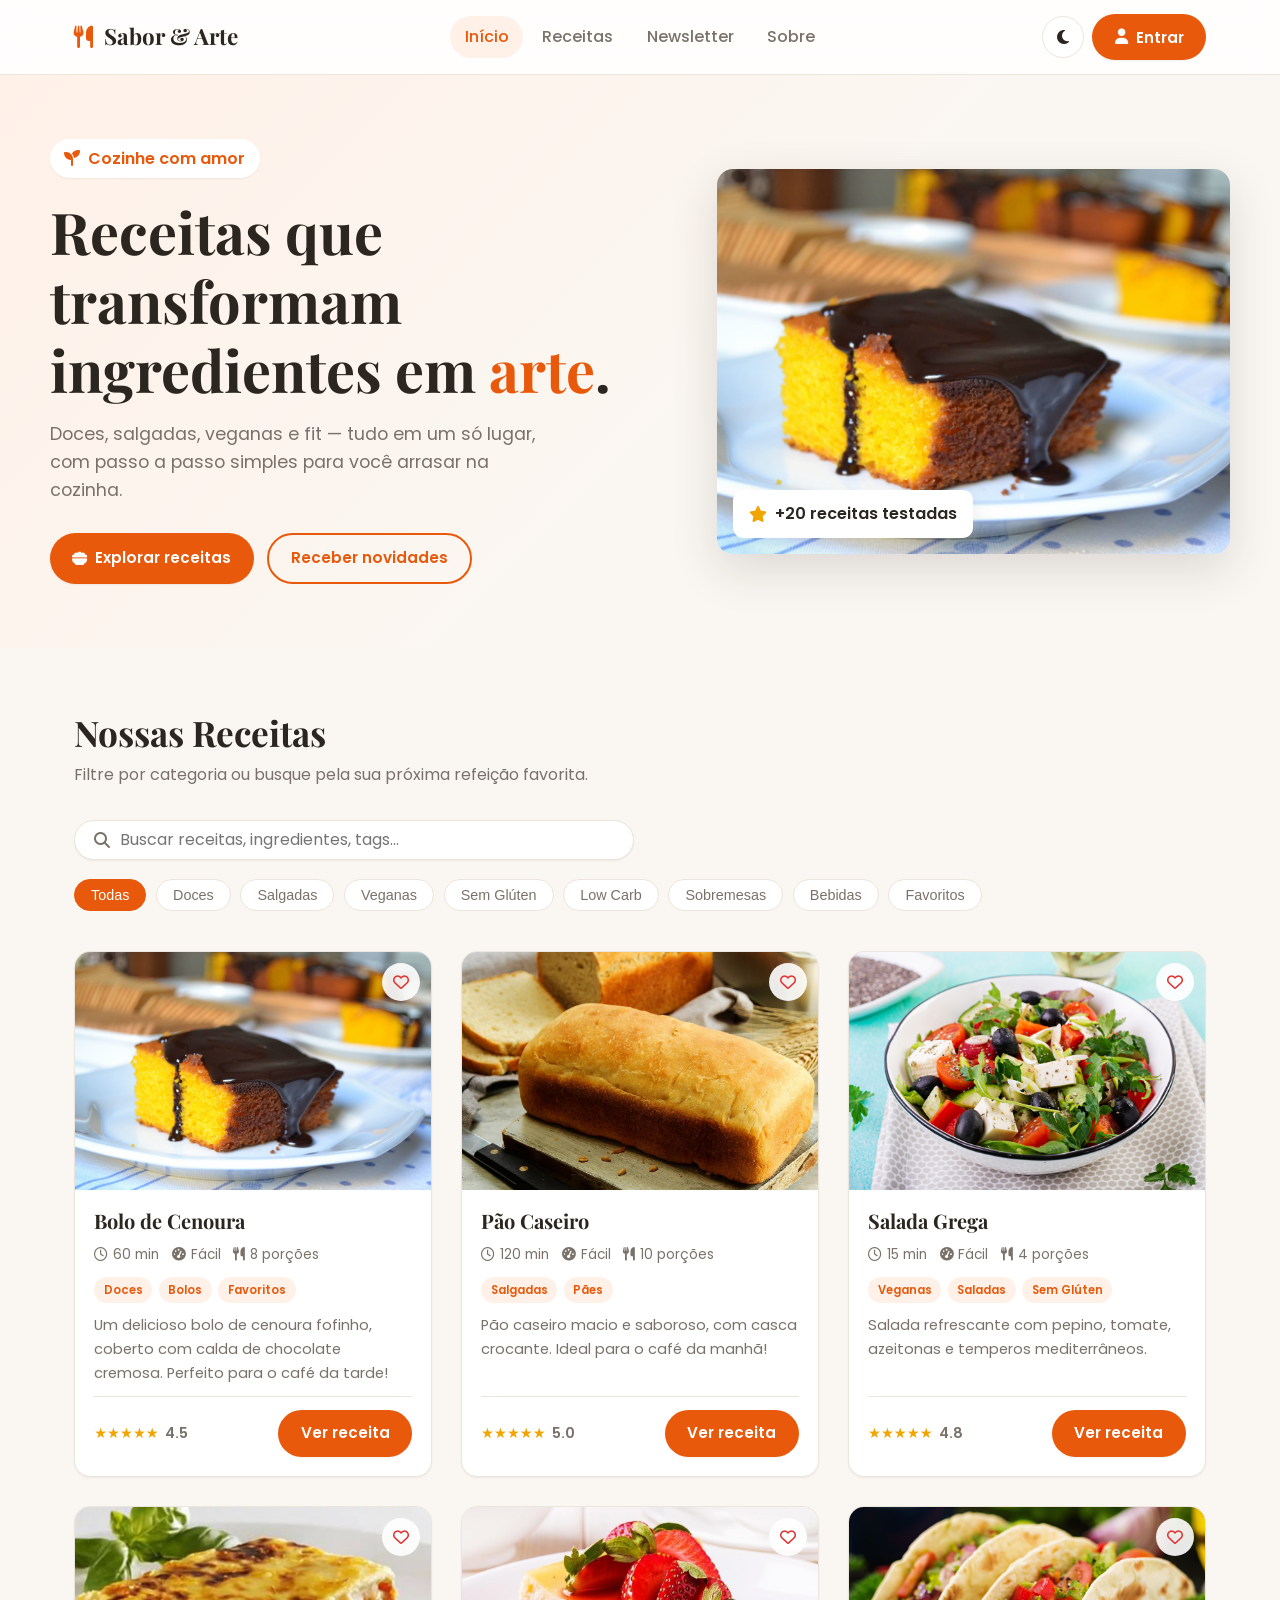
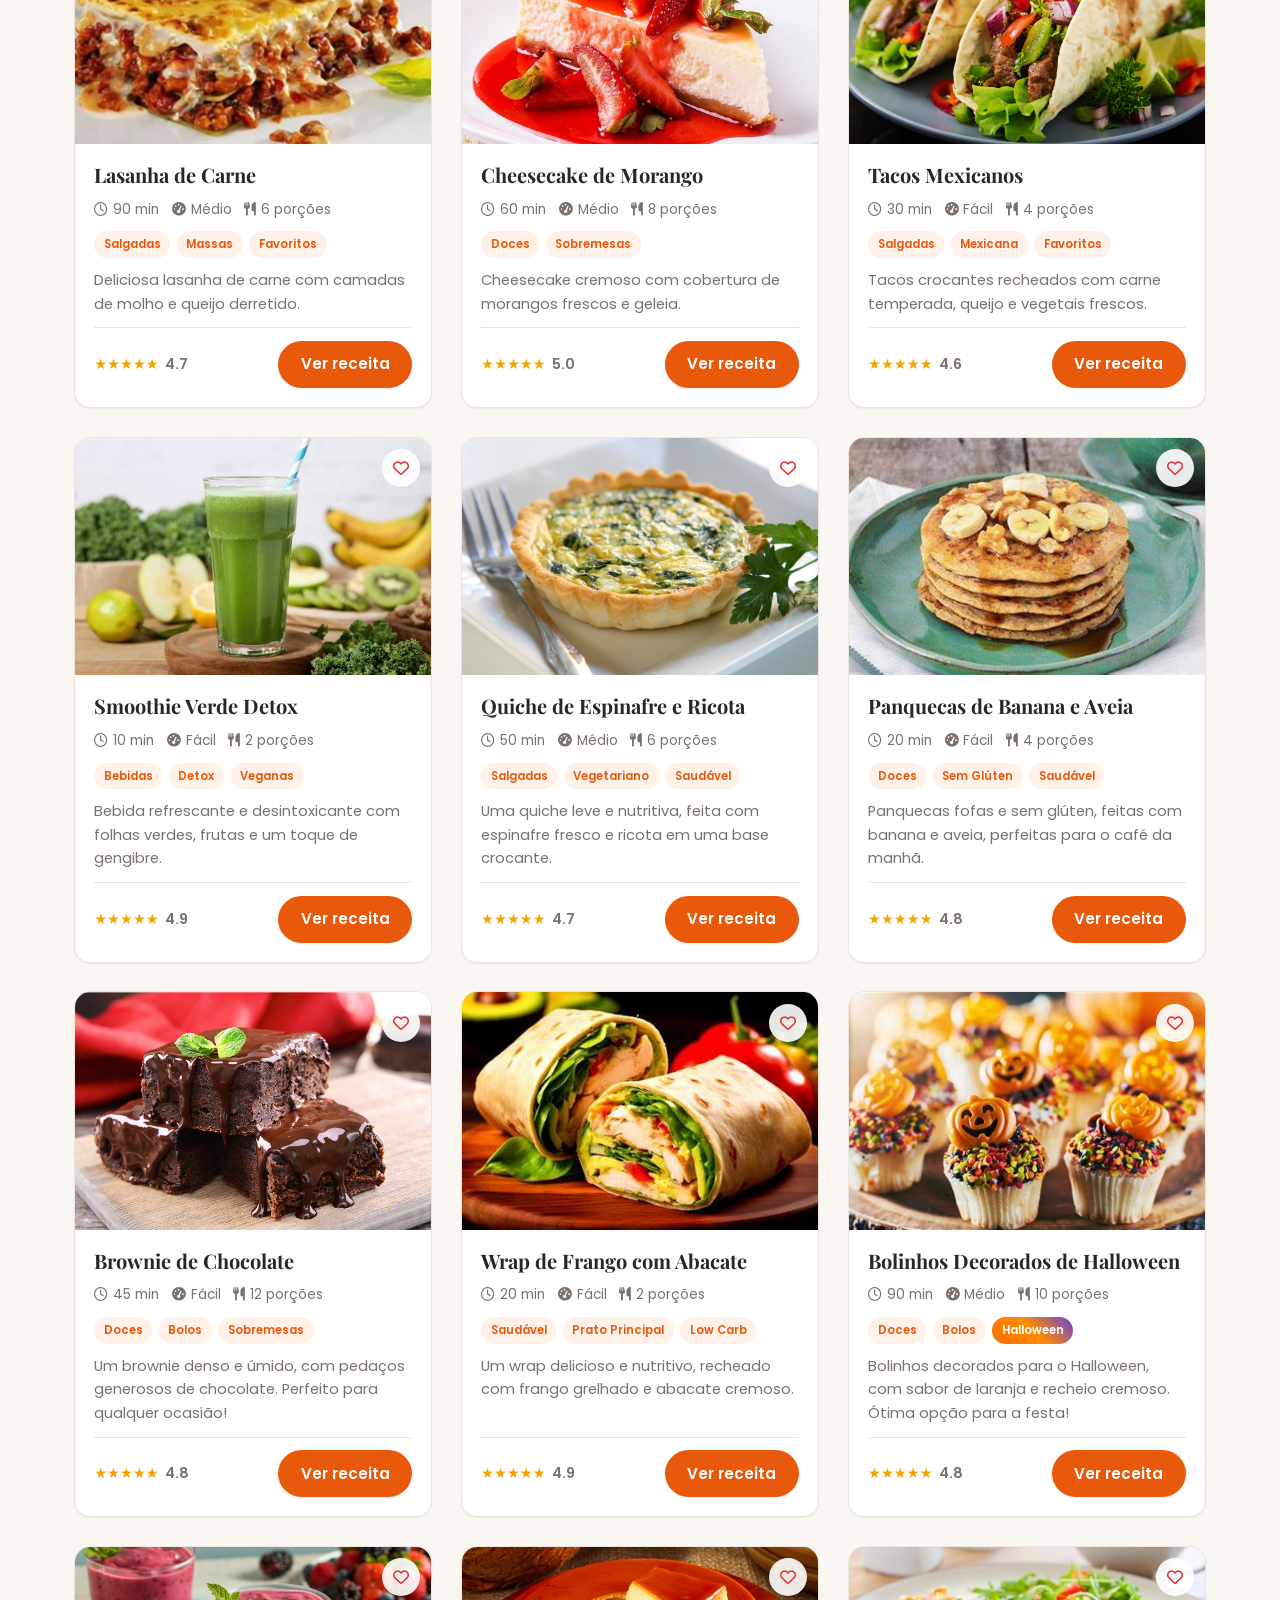
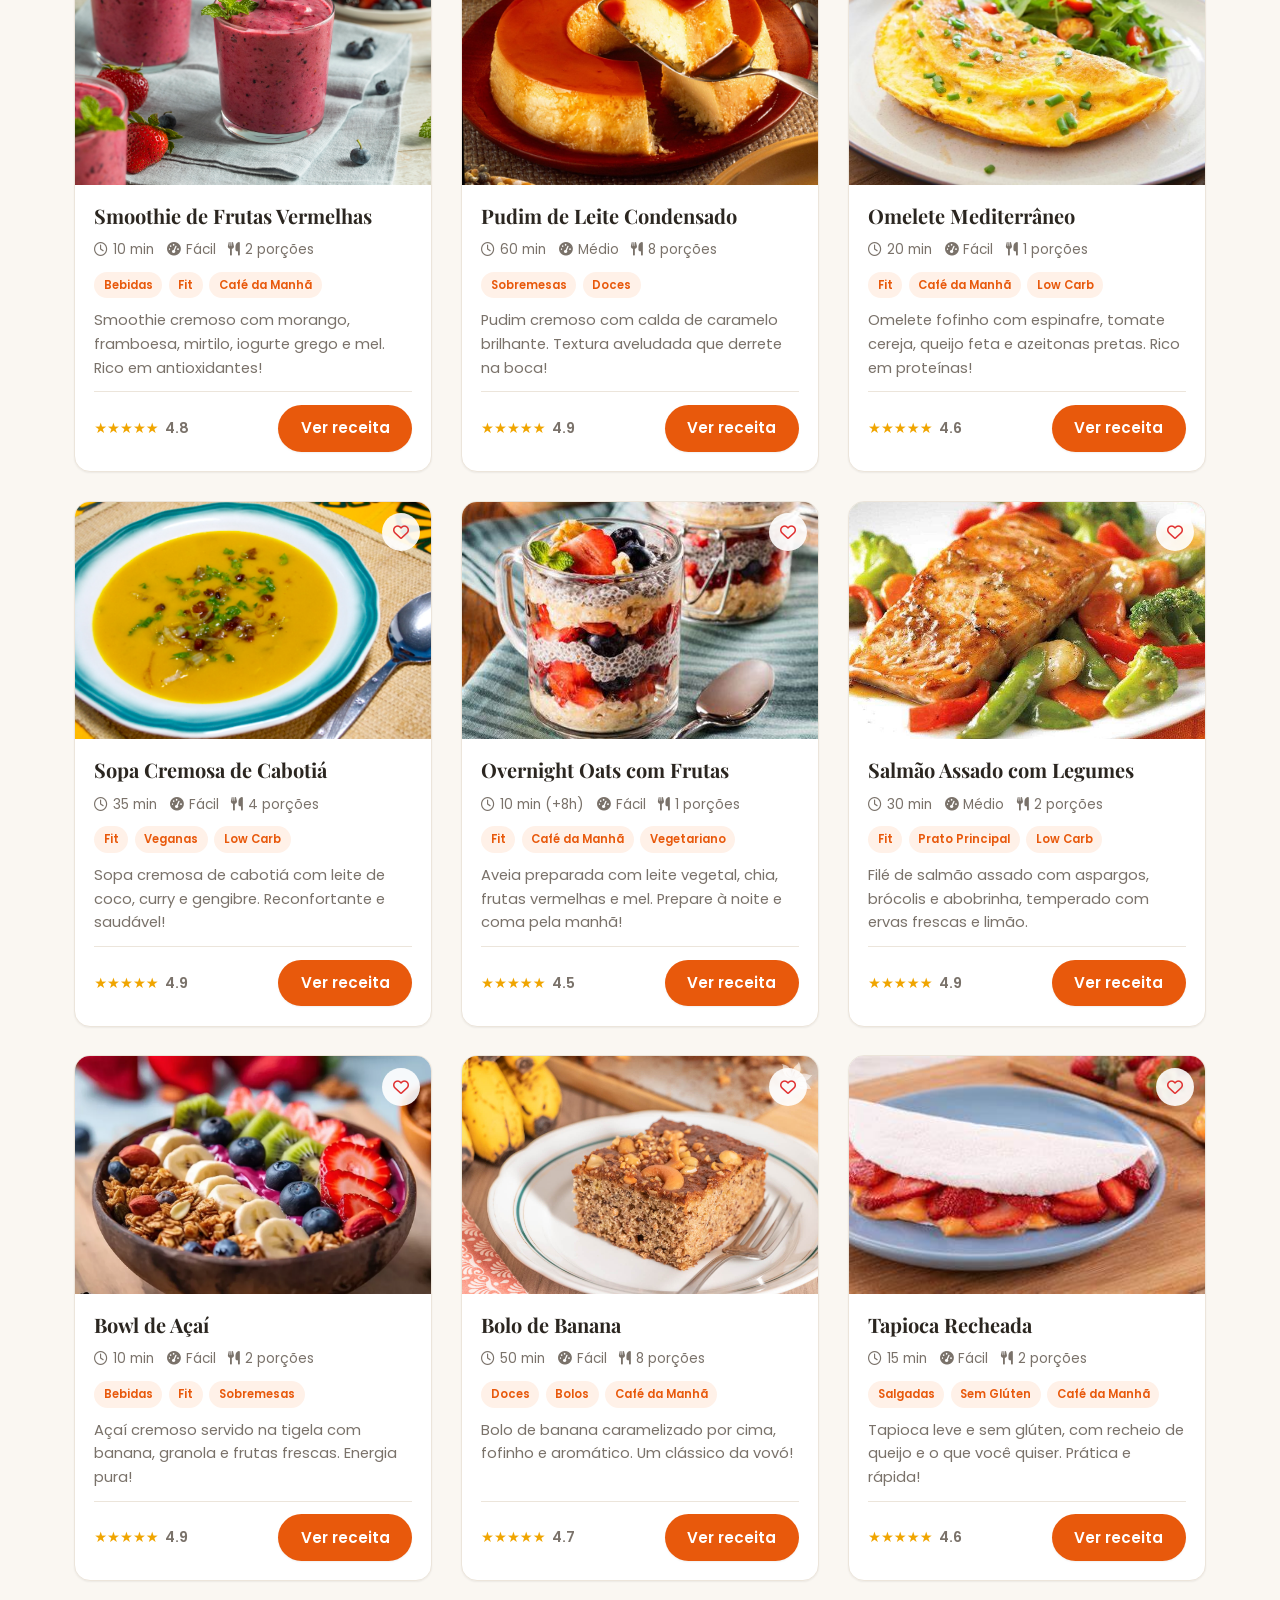
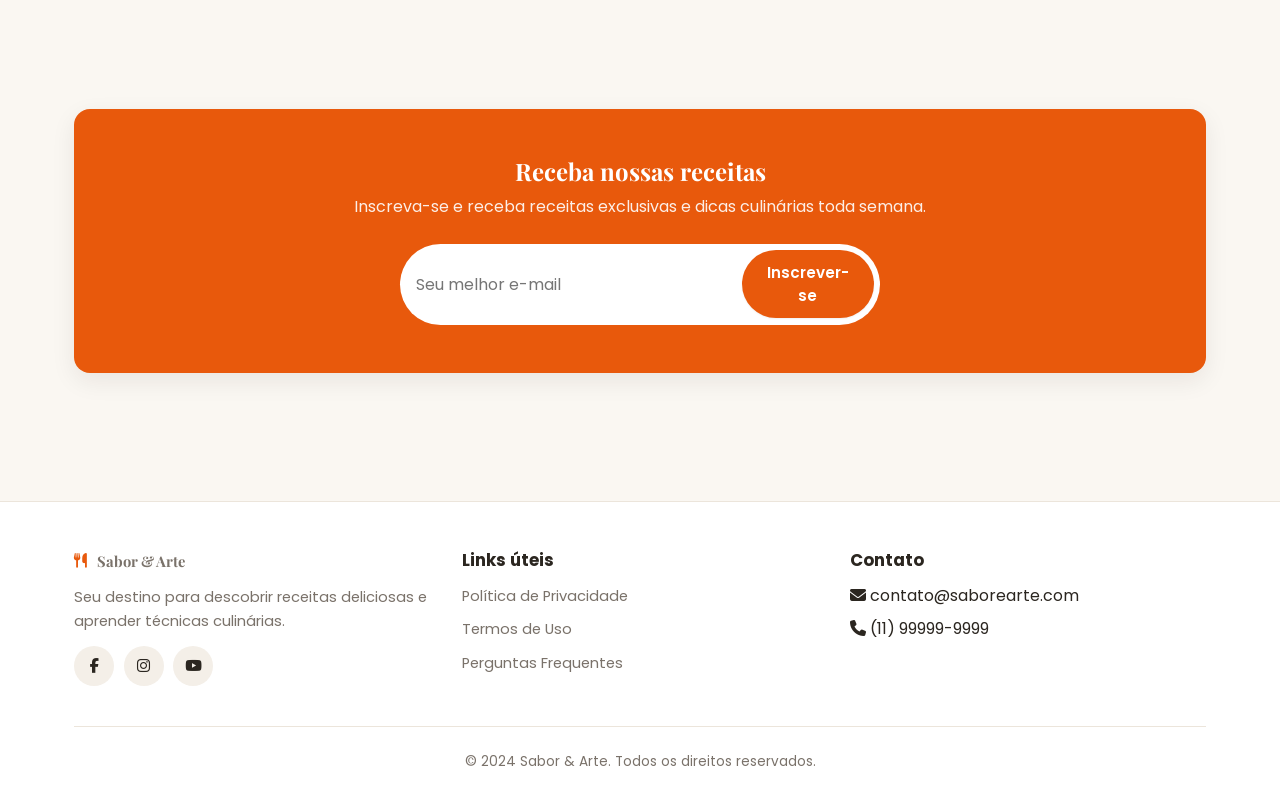
==== commit 83f0afa1: "Remake do site Sabor & Arte - Reescrita completa do frontend em HTML/CSS/JS organizado - Dados das r" ====
--- a/frontend/index.html
+++ b/frontend/index.html
@@ -1,1601 +1,164 @@
 <!DOCTYPE html>
 <html lang="pt-BR">
 <head>
-    <meta charset="UTF-8">
-    <meta name="viewport" content="width=device-width, initial-scale=1.0">
-    <title>Sabor & Arte</title>
-    <link href="https://cdnjs.cloudflare.com/ajax/libs/font-awesome/6.0.0/css/all.min.css" rel="stylesheet">
-    <link rel="stylesheet" href="style.css">
-    <style>
- :root {
-            --primary-color: #ff6b00;
-            --secondary-color: #ff7f50;
-            --text-color: #333;
-            --bg-color: #f9f9f9;
-            --card-bg: #fff;
-            --border-color: #eee;
-            --shadow: 0 4px 6px rgba(0, 0, 0, 0.1);
-            --radius: 12px;
-            --tips-bg: #e6f3ff;
-            --tips-border: #3498db;
-            --nav-bg: #ff6b00;
-            --footer-bg: #ff6b00;
-            --modal-bg: #fefefe;
-            --gradient-primary: #ff6b00;
-        }
+  <meta charset="UTF-8" />
+  <meta name="viewport" content="width=device-width, initial-scale=1.0" />
+  <title>Sabor & Arte — Receitas deliciosas para o dia a dia</title>
+  <meta name="description" content="Descubra receitas deliciosas, fáceis e saudáveis. Doces, salgadas, veganas, low carb e muito mais no Sabor & Arte." />
 
-        [data-theme="dark"] {
-            --bg-color: #1a1a1a;
-            --text-color: #fff;
-            --card-bg: #2d2d2d;
-            --border-color: #444;
-            --tips-bg: #2c3e50;
-            --tips-border: #3498db;
-            --nav-bg: #ff6b00;
-            --footer-bg: #ff6b00;
-            --modal-bg: #2d2d2d;
-            --category-bg: #ff6b00;
-            --category-hover: #ff6b00;
-        }
-
-        * {
-            margin: 0;
-            padding: 0;
-            box-sizing: border-box;
-        }
-
-        body {
-            font-family: Cambria, Cochin, Georgia, Times, 'Times New Roman', serif;
-            line-height: 1.6;
-            background-color: var(--bg-color);
-            color: var(--text-color);
-            transition: background-color 0.3s, color 0.3s;
-        }
-
-        .nav-bar {
-            background: var(--gradient-primary);
-            padding: 1rem;
-            position: sticky;
-            top: 0;
-            z-index: 1000;
-            box-shadow: 0 2px 10px rgba(0,0,0,0.3);
-        }
-
-        .nav-container {
-            max-width: 1200px;
-            margin: 0 auto;
-            display: flex;
-            justify-content: space-between;
-            align-items: center;
-        }
-
-        .logo {
-            display: flex;
-            align-items: center;
-            gap: 10px;
-            color: white;
-            text-decoration: none;
-        }
-
-        .logo i {
-            font-size: 24px;
-        }
-
-        .nav-links {
-            display: flex;
-            gap: 2rem;
-        }
-
-        .nav-links a {
-            color: white;
-            text-decoration: none;
-            font-weight: 500;
-            padding: 8px 16px;
-            border-radius: 20px;
-            transition: all 0.3s ease;
-        }
-
-        .nav-links a:hover {
-            background: rgba(105, 0, 0, 0.2);
-        }
-
-
-        header {
-            background-image: url('logo.jpg');
-            background-size: cover;
-            background-position: center;
-            background-repeat: no-repeat;
-            color: #f4f4f4;
-            text-align: center;
-            padding: 2.5rem;
-            position: relative;
-        }
-
-        header h1, header p {
-            text-shadow: 2px 2px 4px rgba(0, 0, 0, 0.5);
-        }
-
-        .theme-toggle {
-            position: fixed;
-            bottom: 20px;
-            right: 20px;
-            background: none;
-            border: none;
-            padding: 0;
-            cursor: pointer;
-            z-index: 1000;
-        }
-
-        .theme-icon {
-            width: 50px;
-            height: 50px;
-            border-radius: 25px;
-            transition: transform 0.3s ease;
-        }
-
-        nav {
-            background-color: var(--nav-bg);
-            padding: 1rem;
-        }
-
-        nav ul {
-            list-style-type: none;
-            display: flex;
-            justify-content: center;
-            gap: 2rem;
-            max-width: 1200px;
-            margin: 0 auto;
-        }
-
-        nav ul li a {
-            color: white;
-            text-decoration: none;
-            font-weight: 500;
-            transition: opacity 0.3s;
-        }
-
-        nav ul li a:hover {
-            opacity: 0.8;
-        }
-
-        .container {
-            max-width: 1200px;
-            margin: 0 auto;
-            padding: 2rem;
-        }
-
-        .filters {
-            display: flex;
-            gap: 1rem;
-            margin-bottom: 2rem;
-            flex-wrap: wrap;
-        }
-
-        .filter-btn {
-            background: transparent;
-            border: 2px solid var(--primary-color);
-            color: var(--primary-color);
-            padding: 0.5rem 1rem;
-            border-radius: var(--radius);
-            cursor: pointer;
-            transition: all 0.3s ease;
-        }
-
-        .filter-btn:hover, .filter-btn.active {
-            background: var(--primary-color);
-            color: white;
-        }
-        
-
-        .recipes-grid {
-            display: grid;
-            grid-template-columns: repeat(auto-fit, minmax(300px, 1fr));
-            gap: 2rem;
-            margin-top: 2rem;
-        }
-
-        .recipe-card {
-            background: var(--card-bg);
-            border-radius: var(--radius);
-            box-shadow: var(--shadow);
-            overflow: hidden;
-            transition: transform 0.3s ease;
-        }
-
-        .recipe-card:hover {
-            transform: translateY(-5px);
-        }
-
-        .recipe-image {
-            width: 100%;
-            height: 200px;
-            object-fit: cover;
-        }
-
-        .recipe-content {
-            padding: 1.5rem;
-        }
-
-        .recipe-header {
-            margin-bottom: 1rem;
-        }
-
-        .recipe-title {
-            font-size: 1.5rem;
-            color: var(--primary-color);
-            margin-bottom: 0.5rem;
-        }
-
-        .recipe-meta {
-            display: flex;
-            gap: 1rem;
-            font-size: 0.9rem;
-            color: var(--text-color);
-            opacity: 0.8;
-        }
-
-        .recipe-tags {
-            display: flex;
-            gap: 0.5rem;
-            margin: 1rem 0;
-            flex-wrap: wrap;
-        }
-
-        .tag {
-            background: var(--primary-color);
-            color: white;
-            padding: 0.3rem 0.8rem;
-            border-radius: 20px;
-            font-size: 0.8rem;
-        }
-
-        .recipe-description {
-            color: var(--text-color);
-            margin-bottom: 1rem;
-        }
-
-        .recipe-footer {
-            display: flex;
-            justify-content: space-between;
-            align-items: center;
-            margin-top: 1rem;
-            padding-top: 1rem;
-            border-top: 1px solid var(--border-color);
-        }
-
-        .rating {
-            color: #ffd700;
-        }
-
-        .view-recipe {
-            background: var(--primary-color);
-            color: white;
-            padding: 0.5rem 1rem;
-            border-radius: var(--radius);
-            text-decoration: none;
-            transition: background 0.3s ease;
-        }
-
-        .view-recipe:hover {
-            background: var(--secondary-color);
-        }
-
-        .social-buttons {
-            display: flex;
-            gap: 20px;
-            justify-content: center;
-            position: absolute;
-            top: 20px;
-            right: 20px;
-        }
-
-        .social-button {
-            width: 40px;
-            height: 40px;
-            border-radius: 50%;
-            display: flex;
-            align-items: center;
-            justify-content: center;
-            transition: transform 0.3s ease;
-            background: white;
-        }
-
-        .social-button:hover {
-            transform: scale(1.1);
-        }
-
-        .modal {
-            display: none;
-            position: fixed;
-            z-index: 1000;
-            left: 0;
-            top: 0;
-            width: 100%;
-            height: 100%;
-            background-color: rgba(0,0,0,0.4);
-        }
-
-        .modal-content {
-            background-color: var(--modal-bg);
-            color: var(--text-color);
-            margin: 5% auto;
-            padding: 2rem;
-            border: 1px solid var(--border-color);
-            width: 90%;
-            max-width: 500px;
-            border-radius: var(--radius);
-            box-shadow: var(--shadow);
-        }
-
-        .form-group {
-            margin-bottom: 1rem;
-        }
-
-        .form-group label {
-            display: block;
-            margin-bottom: 0.5rem;
-            color: var(--text-color);
-        }
-
-        .form-group input {
-            width: 100%;
-            padding: 0.5rem;
-            border: 1px solid var(--border-color);
-            border-radius: var(--radius);
-            background: var(--card-bg);
-            color: var(--text-color);
-        }
-
-        .form-group input[type="submit"] {
-            background: var(--primary-color);
-            color: white;
-            cursor: pointer;
-            transition: background 0.3s;
-        }
-
-        .form-group input[type="submit"]:hover {
-            background: var(--secondary-color);
-        }
-
-        .close {
-            float: right;
-            font-size: 1.5rem;
-            cursor: pointer;
-            color: var(--text-color);
-        }
-
-        footer {
-            background-color: var(--footer-bg);
-            color: white;
-            text-align: center;
-            padding: 1rem;
-            margin-top: 2rem;
-        }
-
-          .social-media {
-            display: flex;
-            justify-content: flex-end;
-            gap: 4px;
-            margin: 10px 30px 0 0;
-            position: absolute;
-            right: 0;
-            top: 15px;
-        }
-
-        .social-media a {
-            color: #fff;
-            text-decoration: none;
-            display: flex;
-            align-items: center;
-            gap: 2px;
-            padding: 3px 4px;
-            border-radius: 15px;
-            transition: opacity 0.3s ease;
-        }
-
-        .social-media a:hover {
-            opacity: 0.8;
-        }
-
-        .facebook {
-            background-color: #1877f2;
-        }
-
-        .instagram {
-            background: linear-gradient(45deg, #405de6, #5851db, #833ab4, #c13584, #e1306c, #fd1d1d);
-        }
-
-        .youtube {
-            background-color: #ff0000;
-        }
-
-        .social-buttons {
-            display: flex;
-            gap: 20px;
-            justify-content: center;
-            position: absolute;
-            top: 20px;
-            right: 20px;
-        }
-
-        .social-button {
-            width: 30px;
-            height: 40px;
-            border-radius: 50%;
-            display: flex;
-            align-items: center;
-            justify-content: center;
-            transition: transform 0.3s ease;
-            text-decoration: none;
-        }
-
-        .social-button:hover {
-            transform: scale(1.1);
-        }
-
-        .social-button.facebook {
-            background-color: transparent;
-        }
-
-        .social-button.facebook img {
-            width: 40px;
-            height: 40px;
-            border-radius: 50%;
-        }
-
-        .social-button.instagram {
-            background-color: transparent;
-        }
-
-        .social-button.instagram img {
-            width: 50px;
-            height: 50px;
-           border-radius: 50%;
-        }
-
-        .social-button.youtube {
-            background-color: transparent;
-        }
-
-        .social-button.youtube img {
-            width: 45px;
-            height: 45px;
-            border-radius: 50%;
-        }
-
-        @media (max-width: 768px) {
-            .container {
-                padding: 1rem;
-            }
-
-            .recipes-grid {
-                grid-template-columns: 1fr;
-            }
-
-            nav ul {
-                flex-direction: column;
-                align-items: center;
-                gap: 1rem;
-            }
-
-            .recipe-meta {
-                flex-wrap: wrap;
-            }
-        }
-
-        .newsletter-section {
-            background: var(--card-bg);
-            padding: 2rem;
-            margin: 2rem 0;
-            border-radius: var(--radius);
-            text-align: center;
-        }
-
-        .newsletter-form {
-            max-width: 500px;
-            margin: 1rem auto;
-        }
-
-        .search-bar {
-            display: flex;
-            gap: 1rem;
-            margin: 2rem 0;
-        }
-
-        .search-input {
-            flex: 1;
-            padding: 0.5rem 1rem;
-            border: 1px solid var(--border-color);
-            border-radius: var(--radius);
-            background: var(--card-bg);
-            color: var(--text-color);
-        }
-       
-    </style>
+  <!-- Fontes -->
+  <link rel="preconnect" href="https://fonts.googleapis.com" />
+  <link rel="preconnect" href="https://fonts.gstatic.com" crossorigin />
+  <link href="https://fonts.googleapis.com/css2?family=Playfair+Display:wght@600;700&family=Poppins:wght@400;500;600;700&display=swap" rel="stylesheet" />
+  <!-- Ícones -->
+  <link href="https://cdnjs.cloudflare.com/ajax/libs/font-awesome/6.5.1/css/all.min.css" rel="stylesheet" />
+  <!-- Estilos -->
+  <link rel="stylesheet" href="css/style.css" />
 </head>
 <body>
-    <button class="theme-toggle" onclick="toggleTheme()">
-        <img src="DarkMode.jpg" alt="Dark Mode" class="theme-icon">
-    </button>
-</style>
-</head>
-<body>
-    <nav class="nav-bar">
-        <div class="nav-container">
-            <a href="#" class="logo">
-                <i class="fas fa-utensils"></i>
-                <h1 style="margin: 0;">Sabor & Arte</h1>
-            </a>
-            <div class="nav-links">
-                <a href="index.html"><i class="fas fa-home"></i> Home</a>
-                <a href="#"><i class="fas fa-book-open"></i> Receitas</a>
-                <a href="#"><i class="fas fa-info-circle"></i> Sobre</a>
-                <a href="#"><i class="fas fa-envelope"></i> Contato</a>
-                <a href="#" id="loginBtn"><i class="fas fa-user"></i> Login</a>
-            </div>
+  <!-- ================= Navbar ================= -->
+  <header class="navbar">
+    <nav class="navbar__inner">
+      <a href="index.html" class="brand">
+        <i class="fas fa-utensils"></i> Sabor &amp; Arte
+      </a>
+
+      <div class="nav-links" id="navLinks">
+        <a href="index.html" class="active">Início</a>
+        <a href="#receitas">Receitas</a>
+        <a href="#newsletter">Newsletter</a>
+        <a href="#sobre">Sobre</a>
+      </div>
+
+      <div class="nav-actions">
+        <button class="icon-btn" id="themeToggle" title="Alternar tema" aria-label="Alternar tema">
+          <i class="fas fa-moon"></i>
+        </button>
+        <button class="btn btn-primary" id="loginOpen">
+          <i class="fas fa-user"></i> Entrar
+        </button>
+        <button class="icon-btn nav-toggle" id="navToggle" aria-label="Menu">
+          <i class="fas fa-bars"></i>
+        </button>
+      </div>
+    </nav>
+  </header>
+
+  <!-- ================= Hero ================= -->
+  <section class="hero">
+    <div class="container hero__inner">
+      <div>
+        <span class="hero__eyebrow"><i class="fas fa-seedling"></i> Cozinhe com amor</span>
+        <h1>Receitas que transformam ingredientes em <span>arte</span>.</h1>
+        <p>Doces, salgadas, veganas e fit — tudo em um só lugar, com passo a passo simples para você arrasar na cozinha.</p>
+        <div class="hero__actions">
+          <a href="#receitas" class="btn btn-primary"><i class="fas fa-bowl-food"></i> Explorar receitas</a>
+          <a href="#newsletter" class="btn btn-ghost">Receber novidades</a>
         </div>
-    </nav>
+      </div>
+      <div class="hero__media">
+        <img src="Bolo_de_cenoura.jpg" alt="Prato em destaque" />
+        <div class="hero__badge"><i class="fas fa-star"></i> +20 receitas testadas</div>
+      </div>
+    </div>
+  </section>
+
+  <!-- ================= Receitas ================= -->
+  <main class="section" id="receitas">
     <div class="container">
-        <div class="search-bar">
-            <input type="text" class="search-input" placeholder="Buscar receitas...">
-            <button class="filter-btn">Buscar</button>
+      <h2 class="section-title">Nossas Receitas</h2>
+      <p class="section-subtitle">Filtre por categoria ou busque pela sua próxima refeição favorita.</p>
+
+      <div class="toolbar">
+        <label class="search-bar">
+          <i class="fas fa-search"></i>
+          <input type="text" id="searchInput" placeholder="Buscar receitas, ingredientes, tags..." />
+        </label>
+        <div class="filters" id="filters"><!-- gerado via JS --></div>
+      </div>
+
+      <div class="recipes-grid" id="recipesGrid"><!-- gerado via JS --></div>
+    </div>
+  </main>
+
+  <!-- ================= Newsletter ================= -->
+  <section class="section" id="newsletter">
+    <div class="container">
+      <div class="newsletter">
+        <h2>Receba nossas receitas</h2>
+        <p>Inscreva-se e receba receitas exclusivas e dicas culinárias toda semana.</p>
+        <form id="newsletterForm">
+          <input type="email" placeholder="Seu melhor e-mail" required />
+          <button type="submit" class="btn btn-primary">Inscrever-se</button>
+        </form>
+      </div>
+    </div>
+  </section>
+
+  <!-- ================= Footer ================= -->
+  <footer class="footer" id="sobre">
+    <div class="container">
+      <div class="footer__grid">
+        <div>
+          <a href="index.html" class="brand"><i class="fas fa-utensils"></i> Sabor &amp; Arte</a>
+          <p style="margin-top: 0.8rem">Seu destino para descobrir receitas deliciosas e aprender técnicas culinárias.</p>
+          <div class="socials">
+            <a href="#" aria-label="Facebook"><i class="fab fa-facebook-f"></i></a>
+            <a href="#" aria-label="Instagram"><i class="fab fa-instagram"></i></a>
+            <a href="#" aria-label="YouTube"><i class="fab fa-youtube"></i></a>
+          </div>
         </div>
+        <div>
+          <h3>Links úteis</h3>
+          <ul>
+            <li><a href="#">Política de Privacidade</a></li>
+            <li><a href="#">Termos de Uso</a></li>
+            <li><a href="#">Perguntas Frequentes</a></li>
+          </ul>
+        </div>
+        <div>
+          <h3>Contato</h3>
+          <ul>
+            <li><i class="fas fa-envelope"></i> contato@saborearte.com</li>
+            <li><i class="fas fa-phone"></i> (11) 99999-9999</li>
+          </ul>
+        </div>
+      </div>
+      <div class="footer__bottom">© 2024 Sabor &amp; Arte. Todos os direitos reservados.</div>
+    </div>
+  </footer>
 
-        <div class="filters">
-            <button class="filter-btn active">Todas</button>
-            <button class="filter-btn">Doces</button>
-            <button class="filter-btn">Salgadas</button>
-            <button class="filter-btn">Veganas</button>
-            <button class="filter-btn">Sem Glúten</button>
-            <button class="filter-btn">Low Carb</button>
-            <button class="filter-btn">Sobremesas</button>
-            <button class="filter-btn">Bebidas</button>
-            <button class="filter-btn">Favoritos</button>
+  <!-- ================= Modal de login / cadastro ================= -->
+  <div class="modal" id="authModal">
+    <div class="modal__card">
+      <div class="modal__head">
+        <h2 id="authTitle" style="font-family: var(--font)">Entrar</h2>
+        <button class="modal__close" id="authClose" aria-label="Fechar">&times;</button>
+      </div>
+      <div class="modal__msg" id="authMsg"></div>
+      <form id="authForm">
+        <div class="field" id="nameField" hidden>
+          <label for="authName">Nome</label>
+          <input type="text" id="authName" autocomplete="name" />
         </div>
+        <div class="field">
+          <label for="authEmail">E-mail</label>
+          <input type="email" id="authEmail" autocomplete="email" required />
+        </div>
+        <div class="field">
+          <label for="authPassword">Senha</label>
+          <input type="password" id="authPassword" autocomplete="current-password" required />
+        </div>
+        <button type="submit" class="btn btn-primary w-full" id="authSubmit">Entrar</button>
+      </form>
+      <p class="modal__switch" id="authSwitch">
+        Não tem uma conta? <a id="authSwitchLink">Cadastre-se</a>
+      </p>
+    </div>
+  </div>
 
-        <div class="recipes-grid">
-            <article class="recipe-card">
-                <img src="Bolo_de_cenoura.jpg" alt="Bolo de Cenoura" class="recipe-image">
-                <div class="recipe-content">
-                    <div class="recipe-header">
-                        <h3 class="recipe-title">Bolo de Cenoura</h3>
-                        <div class="recipe-meta">
-                            <span class="meta-item">⏰ 60 min</span>
-                            <span class="meta-item">👨‍🍳 Fácil</span>
-                            <span class="meta-item">🍽️ 8 porções</span>
-                        </div>
-                    </div>
-                    <div class="recipe-tags">
-                        <span class="tag">Doces</span>
-                        <span class="tag">Bolos</span>
-                        <span class="tag">Favoritos</span>
-                    </div>
-                    <p class="recipe-description">
-                        Um delicioso bolo de cenoura coberto com calda de chocolate. Perfeito para o café da tarde!
-                    </p>
-                    <div class="recipe-footer">
-                        <div class="rating">★★★★☆ 4.5</div>
-                        <a href="bolo_de_cenoura.html" class="view-recipe">Ver Receita</a>
-                    </div>
-                </div>
-            </article>
-
-            <article class="recipe-card">
-                <img src="Pão.jpg" alt="Pão Caseiro" class="recipe-image">
-                <div class="recipe-content">
-                    <div class="recipe-header">
-                        <h3 class="recipe-title">Pão Caseiro</h3>
-                        <div class="recipe-meta">
-                            <span class="meta-item">⏰ 120 min</span>
-                            <span class="meta-item">👨‍🍳 Fácil</span>
-                            <span class="meta-item">🍽️ 10 porções</span>
-                        </div>
-                    </div>
-                    <div class="recipe-tags">
-                        <span class="tag">Salgadas</span>
-                        <span class="tag">Pães</span>
-                    </div>
-                    <p class="recipe-description">
-                        Pão caseiro macio e saboroso, com casca crocante. Ideal para café da manhã!
-                    </p>
-                    <div class="recipe-footer">
-                        <div class="rating">★★★★★ 5.0</div>
-                        <a href="Pão.html" class="view-recipe">Ver Receita</a>
-                    </div>
-                </div>
-            </article>
-
-            <article class="recipe-card">
-                <img src="Salada_grega.jpg" alt="Pão Caseiro" class="recipe-image">
-                <div class="recipe-content">
-                    <div class="recipe-header">
-                        <h3 class="recipe-title">Salada Grega</h3>
-                        <div class="recipe-meta">
-                            <span class="meta-item">⏰ 15 min</span>
-                            <span class="meta-item">👨‍🍳 Fácil</span>
-                            <span class="meta-item">🍽️ 4 porções</span>
-                        </div>
-                    </div>
-                    <div class="recipe-tags">
-                        <span class="tag">Veganas</span>
-                        <span class="tag">Saladas</span>
-                        <span class="tag">Sem Glúten</span>
-                    </div>
-                    <p class="recipe-description">
-                        Salada refrescante com pepino, tomate, azeitonas e temperos mediterrâneos.
-                    </p>
-                    <div class="recipe-footer">
-                        <div class="rating">★★★★☆ 4.8</div>
-                        <a href="#" class="view-recipe">Ver Receita</a>
-                    </div>
-                </div>
-            </article>
-
-            <article class="recipe-card">
-                <img src="lasanha.jpg" alt="Lasanha de Carne" class="recipe-image">
-                <div class="recipe-content">
-                    <div class="recipe-header">
-                        <h3 class="recipe-title">Lasanha de Carne</h3>
-                        <div class="recipe-meta">
-                            <span class="meta-item">⏰ 90 min</span>
-                            <span class="meta-item">👨‍🍳 Médio</span>
-                            <span class="meta-item">🍽️ 6 porções</span>
-                        </div>
-                    </div>
-                    <div class="recipe-tags">
-                        <span class="tag">Salgadas</span>
-                        <span class="tag">Massas</span>
-                        <span class="tag">Favoritos</span>
-                    </div>
-                    <p class="recipe-description">
-                        Deliciosa lasanha de carne com camadas de molho e queijo derretido.
-                    </p>
-                    <div class="recipe-footer">
-                        <div class="rating">★★★★☆ 4.7</div>
-                        <a href="lasanha.html" class="view-recipe">Ver Receita</a>
-                    </div>
-                </div>
-            </article>
-            
-            <article class="recipe-card">
-                <img src="cheesecake.jpg" alt="Cheesecake de Morango" class="recipe-image">
-                <div class="recipe-content">
-                    <div class="recipe-header">
-                        <h3 class="recipe-title">Cheesecake de Morango</h3>
-                        <div class="recipe-meta">
-                            <span class="meta-item">⏰ 60 min</span>
-                            <span class="meta-item">👨‍🍳 Médio</span>
-                            <span class="meta-item">🍽️ 8 porções</span>
-                        </div>
-                    </div>
-                    <div class="recipe-tags">
-                        <span class="tag">Doces</span>
-                        <span class="tag">Sobremesas</span>
-                    </div>
-                    <p class="recipe-description">
-                        Cheesecake cremoso com cobertura de morangos frescos e geleia.
-                    </p>
-                    <div class="recipe-footer">
-                        <div class="rating">★★★★★ 5.0</div>
-                        <a href="cheesecake.html" class="view-recipe">Ver Receita</a>
-                    </div>
-                </div>
-            </article>
-            
-            <article class="recipe-card">
-                <img src="tacos.jpg" alt="Tacos Mexicanos" class="recipe-image">
-                <div class="recipe-content">
-                    <div class="recipe-header">
-                        <h3 class="recipe-title">Tacos Mexicanos</h3>
-                        <div class="recipe-meta">
-                            <span class="meta-item">⏰ 30 min</span>
-                            <span class="meta-item">👨‍🍳 Fácil</span>
-                            <span class="meta-item">🍽️ 4 porções</span>
-                        </div>
-                    </div>
-                    <div class="recipe-tags">
-                        <span class="tag">Salgadas</span>
-                        <span class="tag">Mexicana</span>
-                        <span class="tag">Favoritos</span>
-                    </div>
-                    <p class="recipe-description">
-                        Tacos crocantes recheados com carne, queijo e vegetais frescos.
-                    </p>
-                    <div class="recipe-footer">
-                        <div class="rating">★★★★☆ 4.6</div>
-                        <a href="tacos.html" class="view-recipe">Ver Receita</a>
-                    </div>
-                </div>
-            </article>
-
-            <article class="recipe-card">
-                <img src="smoothie_verduras.jpg" alt="Smoothie Verde Detox" class="recipe-image">
-                <div class="recipe-content">
-                    <div class="recipe-header">
-                        <h3 class="recipe-title">Smoothie Verde Detox</h3>
-                        <div class="recipe-meta">
-                            <span class="meta-item">⏰ 10 min</span>
-                            <span class="meta-item">👨‍🍳 Fácil</span>
-                            <span class="meta-item">🍽️ 2 porções</span>
-                        </div>
-                    </div>
-                    <div class="recipe-tags">
-                        <span class="tag">Bebidas</span>
-                        <span class="tag">Detox</span>
-                        <span class="tag">Veganas</span>
-                    </div>
-                    <p class="recipe-description">
-                        Uma bebida refrescante e desintoxicante, feita com folhas verdes, frutas e um toque de gengibre.
-                    </p>
-                    <div class="recipe-footer">
-                        <div class="rating">★★★★★ 4.9</div>
-                        <a href="smoothie_verde.html" class="view-recipe">Ver Receita</a>
-                    </div>
-                </div>
-            </article>
-            
-            <article class="recipe-card">
-                <img src="quiche_espinafre.jpg" alt="Quiche de Espinafre e Ricota" class="recipe-image">
-                <div class="recipe-content">
-                    <div class="recipe-header">
-                        <h3 class="recipe-title">Quiche de Espinafre e Ricota</h3>
-                        <div class="recipe-meta">
-                            <span class="meta-item">⏰ 50 min</span>
-                            <span class="meta-item">👨‍🍳 Médio</span>
-                            <span class="meta-item">🍽️ 6 porções</span>
-                        </div>
-                    </div>
-                    <div class="recipe-tags">
-                        <span class="tag">Salgadas</span>
-                        <span class="tag">Vegetariano</span>
-                        <span class="tag">Saudável</span>
-                    </div>
-                    <p class="recipe-description">
-                        Uma quiche leve e nutritiva, feita com espinafre fresco e ricota em uma base crocante.
-                    </p>
-                    <div class="recipe-footer">
-                        <div class="rating">★★★★☆ 4.7</div>
-                        <a href="quiche_espinafre.html" class="view-recipe">Ver Receita</a>
-                    </div>
-                </div>
-            </article>
-            
-            <article class="recipe-card">
-                <img src="panqueca_banana.jpg" alt="Panquecas de Banana e Aveia" class="recipe-image">
-                <div class="recipe-content">
-                    <div class="recipe-header">
-                        <h3 class="recipe-title">Panquecas de Banana e Aveia</h3>
-                        <div class="recipe-meta">
-                            <span class="meta-item">⏰ 20 min</span>
-                            <span class="meta-item">👨‍🍳 Fácil</span>
-                            <span class="meta-item">🍽️ 4 porções</span>
-                        </div>
-                    </div>
-                    <div class="recipe-tags">
-                        <span class="tag">Doces</span>
-                        <span class="tag">Sem Glúten</span>
-                        <span class="tag">Saudável</span>
-                    </div>
-                    <p class="recipe-description">
-                        Panquecas fofas e sem glúten, feitas com banana e aveia, perfeitas para o café da manhã.
-                    </p>
-                    <div class="recipe-footer">
-                        <div class="rating">★★★★☆ 4.8</div>
-                        <a href="panquecas_banana.html" class="view-recipe">Ver Receita</a>
-                    </div>
-                </div>
-            </article>
-
-            <article class="recipe-card brownie-recipe">
-                <img src="Brownie.jpg" alt="Brownie de Chocolate" class="recipe-image">
-                <div class="recipe-content">
-                    <div class="recipe-header">
-                        <h3 class="recipe-title">Brownie de Chocolate</h3>
-                        <div class="recipe-meta">
-                            <span class="meta-item">⏰ 45 min</span>
-                            <span class="meta-item">👨‍🍳 Fácil</span>
-                            <span class="meta-item">🍽️ 12 porções</span>
-                        </div>
-                    </div>
-                    <div class="recipe-tags">
-                        <span class="tag">Doces</span>
-                        <span class="tag">Bolos</span>
-                    </div>
-                    <p class="recipe-description">
-                        Um brownie delicioso, denso e úmido, com pedaços generosos de chocolate. Perfeito para qualquer ocasião!
-                    </p>
-                    <div class="recipe-footer">
-                        <div class="rating">★★★★★ 4.8</div>
-                        <a href="Brownie.html" class="view-recipe">Ver Receita</a>
-                    </div>
-                </div>
-            </article>
-
-            <article class="recipe-card chicken-wrap-recipe">
-                <img src="Wrap.jpg" alt="Wrap de Frango com Abacate" class="recipe-image">
-                <div class="recipe-content">
-                    <div class="recipe-header">
-                        <h3 class="recipe-title">Wrap de Frango com Abacate</h3>
-                        <div class="recipe-meta">
-                            <span class="meta-item">⏰ 20 min</span>
-                            <span class="meta-item">👨‍🍳 Fácil</span>
-                            <span class="meta-item">🍽️ 2 porções</span>
-                        </div>
-                    </div>
-                    <div class="recipe-tags">
-                        <span class="tag">Saudável</span>
-                        <span class="tag">Prato Principal</span>
-                    </div>
-                    <p class="recipe-description">
-                        Um wrap delicioso e nutritivo, recheado com frango grelhado e abacate cremoso.
-                    </p>
-                    <div class="recipe-footer">
-                        <div class="rating">★★★★★ 4.9</div>
-                        <a href="Wrap-Frango.html" class="view-recipe">Ver Receita</a>
-                    </div>
-                </div>
-            </article>
-
-            <article class="recipe-card">
-                <img src="Halloween.jpg" alt="Bolinhos decorados de Halloween" class="recipe-image">
-                <div class="recipe-content">
-                    <div class="recipe-header">
-                        <h3 class="recipe-title">Bolinhos decorados de Halloween</h3>
-                        <div class="recipe-meta">
-                            <span class="meta-item">⏰ 90 min</span>
-                            <span class="meta-item">👨‍🍳 Médio</span>
-                            <span class="meta-item">🍽️ 10 porções</span>
-                        </div>
-                    </div>
-                    <div class="recipe-tags">
-                        <span class="tag">Doces</span>
-                        <span class="tag">Bolos</span>
-                        <span class="tag halloween-tag">Halloween</span>
-                    </div>
-                    <p class="recipe-description">
-                        Delicioso bolo decorado para Halloween, com sabor de laranja e recheio cremoso. Uma ótima opção para a festa!
-                    </p>
-                    <div class="recipe-footer">
-                        <div class="rating">★★★★★ 4.8</div>
-                        <a href="Halloween.html" class="view-recipe">Ver Receita</a>
-                    </div>
-                </div>
-            </article>
-
-            <article class="recipe-card">
-                <img src="Smoothie.jpg" alt="Smoothie de Frutas Vermelhas" class="recipe-image">
-                <div class="recipe-content">
-                    <div class="recipe-header">
-                        <h3 class="recipe-title">Smoothie de Frutas Vermelhas</h3>
-                        <div class="recipe-meta">
-                            <span class="meta-item">⏰ 10 min</span>
-                            <span class="meta-item">👨‍🍳 Fácil</span>
-                            <span class="meta-item">🍽️ 2 porções</span>
-                        </div>
-                    </div>
-                    <div class="recipe-tags">
-                        <span class="tag">Bebidas</span>
-                        <span class="tag">Fit</span>
-                        <span class="tag">Café da Manhã</span>
-                    </div>
-                    <p class="recipe-description">
-                        Smoothie cremoso com morango, framboesa, mirtilo, iogurte grego e mel. Rico em antioxidantes!
-                    </p>
-                    <div class="recipe-footer">
-                        <div class="rating">★★★★★ 4.8</div>
-                        <a href="Smoothie.html" class="view-recipe">Ver Receita</a>
-                    </div>
-                </div>
-            </article>
-            
-            <article class="recipe-card">
-                <img src="Pudim.jpg" alt="Pudim de Leite Condensado" class="recipe-image">
-                <div class="recipe-content">
-                    <div class="recipe-header">
-                        <h3 class="recipe-title">Pudim de Leite Condensado</h3>
-                        <div class="recipe-meta">
-                            <span class="meta-item">⏰ 60 min</span>
-                            <span class="meta-item">👨‍🍳 Médio</span>
-                            <span class="meta-item">🍽️ 8 porções</span>
-                        </div>
-                    </div>
-                    <div class="recipe-tags">
-                        <span class="tag">Sobremesas</span>
-                        <span class="tag">Doces</span>
-                    </div>
-                    <p class="recipe-description">
-                        Pudim cremoso com calda de caramelo brilhante. Textura aveludada que derrete na boca!
-                    </p>
-                    <div class="recipe-footer">
-                        <div class="rating">★★★★★ 4.9</div>
-                        <a href="Pudim.html" class="view-recipe">Ver Receita</a>
-                    </div>
-                </div>
-            </article>
-            
-            <article class="recipe-card">
-                <img src="Omelete.jpg" alt="Omelete Mediterrâneo" class="recipe-image">
-                <div class="recipe-content">
-                    <div class="recipe-header">
-                        <h3 class="recipe-title">Omelete Mediterrâneo</h3>
-                        <div class="recipe-meta">
-                            <span class="meta-item">⏰ 20 min</span>
-                            <span class="meta-item">👨‍🍳 Fácil</span>
-                            <span class="meta-item">🍽️ 1 porção</span>
-                        </div>
-                    </div>
-                    <div class="recipe-tags">
-                        <span class="tag">Fit</span>
-                        <span class="tag">Café da Manhã</span>
-                        <span class="tag">Low Carb</span>
-                    </div>
-                    <p class="recipe-description">
-                        Omelete fofinho com espinafre, tomate cereja, queijo feta e azeitonas pretas. Rico em proteínas!
-                    </p>
-                    <div class="recipe-footer">
-                        <div class="rating">★★★★☆ 4.6</div>
-                        <a href="Omelete.html" class="view-recipe">Ver Receita</a>
-                    </div>
-                </div>
-            </article>
-
-            <article class="recipe-card">
-                <img src="SopaCabotia.jpg" alt="Sopa de Cabotiã" class="recipe-image">
-                <div class="recipe-content">
-                    <div class="recipe-header">
-                        <h3 class="recipe-title">Sopa Cremosa de Cabotiá</h3>
-                        <div class="recipe-meta">
-                            <span class="meta-item">⏰ 35 min</span>
-                            <span class="meta-item">👨‍🍳 Fácil</span>
-                            <span class="meta-item">🍽️ 4 porções</span>
-                        </div>
-                    </div>
-                    <div class="recipe-tags">
-                        <span class="tag">Fit</span>
-                        <span class="tag">Vegano</span>
-                        <span class="tag">Low Carb</span>
-                    </div>
-                    <p class="recipe-description">
-                        Sopa cremosa de cabotiá com leite de coco, curry e gengibre. Reconfortante e saudável!
-                    </p>
-                    <div class="recipe-footer">
-                        <div class="rating">★★★★★ 4.9</div>
-                        <a href="Sopa.html" class="view-recipe">Ver Receita</a>
-                    </div>
-                </div>
-            </article>
-
-            <article class="recipe-card">
-                <img src="Overnight.jpg" alt="Overnight Oats" class="recipe-image">
-                <div class="recipe-content">
-                    <div class="recipe-header">
-                        <h3 class="recipe-title">Overnight Oats com Frutas</h3>
-                        <div class="recipe-meta">
-                            <span class="meta-item">⏰ 10 min (+8h)</span>
-                            <span class="meta-item">👨‍🍳 Fácil</span>
-                            <span class="meta-item">🍽️ 1 porção</span>
-                        </div>
-                    </div>
-                    <div class="recipe-tags">
-                        <span class="tag">Fit</span>
-                        <span class="tag">Café da Manhã</span>
-                        <span class="tag">Vegetariano</span>
-                    </div>
-                    <p class="recipe-description">
-                        Aveia preparada com leite vegetal, chia, frutas vermelhas e mel. Prepare à noite e coma pela manhã!
-                    </p>
-                    <div class="recipe-footer">
-                        <div class="rating">★★★★☆ 4.5</div>
-                        <a href="Overnight.html" class="view-recipe">Ver Receita</a>
-                    </div>
-                </div>
-            </article>
-
-            <article class="recipe-card">
-                <img src="PeixeAssado.jpg" alt="Peixe Assado" class="recipe-image">
-                <div class="recipe-content">
-                    <div class="recipe-header">
-                        <h3 class="recipe-title">Salmão Assado com Legumes</h3>
-                        <div class="recipe-meta">
-                            <span class="meta-item">⏰ 30 min</span>
-                            <span class="meta-item">👨‍🍳 Médio</span>
-                            <span class="meta-item">🍽️ 2 porções</span>
-                        </div>
-                    </div>
-                    <div class="recipe-tags">
-                        <span class="tag">Fit</span>
-                        <span class="tag">Pratos Principais</span>
-                        <span class="tag">Low Carb</span>
-                    </div>
-                    <p class="recipe-description">
-                        Filé de salmão assado com aspargos, brócolis e abobrinha. Temperado com ervas frescas e limão.
-                    </p>
-                    <div class="recipe-footer">
-                        <div class="rating">★★★★★ 4.9</div>
-                        <a href="Salmao.html" class="view-recipe">Ver Receita</a>
-                    </div>
-                </div>
-            </article>
-            
-            <style>
-.tag {
-    background-color: #ff9800;
-    color: #ffffff;
-    padding: 5px 10px;
-    border-radius: 5px;
-    margin-right: 5px;
-    font-weight: 500;
-    transition: all 0.3s ease;
-}
-
-.halloween-tag {
-    background: linear-gradient(
-        45deg,
-        #ff6b01,
-        #ff8c00,
-        #ffe600,
-        #ff8c00,
-        #ff6b01
-    );
-    background-size: 200% 200%;
-    color: #ffffff;
-    text-shadow: 0 1px 2px rgba(0, 0, 0, 0.2);
-    box-shadow: 0 2px 4px rgba(255, 107, 1, 0.3);
-    border: 1px solid rgba(255, 107, 1, 0.3);
-    animation: halloweenGradient 3s ease infinite;
-    font-weight: 600;
-    letter-spacing: 0.5px;
-    position: relative;
-    overflow: hidden;
-}
-
-.halloween-tag:hover {
-    transform: translateY(-2px);
-    box-shadow: 0 4px 8px rgba(255, 107, 1, 0.4);
-}
-
-@keyframes halloweenGradient {
-    0% {
-        background-position: 0% 50%;
-    }
-    50% {
-        background-position: 100% 50%;
-    }
-    100% {
-        background-position: 0% 50%;
-    }
-}
-
-/* Adiciona um brilho sutil */
-.halloween-tag::after {
-    content: '';
-    position: absolute;
-    top: -50%;
-    left: -50%;
-    width: 200%;
-    height: 200%;
-    background: linear-gradient(
-        45deg,
-        transparent,
-        rgba(255, 255, 255, 0.1),
-        transparent
-    );
-    transform: rotate(45deg);
-    animation: shine 3s infinite;
-}
-
-@keyframes shine {
-    0% {
-        transform: rotate(45deg) translateX(-100%);
-    }
-    50% {
-        transform: rotate(45deg) translateX(100%);
-    }
-    100% {
-        transform: rotate(45deg) translateX(100%);
-    }
-}
-            </style>
-            
-
-        </div>
-        <section class="newsletter-section">
-            <h2>Receba Nossas Receitas</h2>
-            <p>Inscreva-se para receber receitas exclusivas e dicas culinárias semanalmente!</p>
-            <form class="newsletter-form">
-                <div class="form-group">
-                    <input type="email" placeholder="Seu melhor e-mail" required>
-                </div>
-                <div class="form-group">
-                    <input type="submit" value="Inscrever-se" class="filter-btn">
-                </div>
-            </form>
-        </section>
-    </div>
-
-    <div id="loginModal" class="modal">
-        <div class="modal-content">
-            <span class="close">&times;</span>
-            <h2>Login</h2>
-            <!-- Adicione uma div para mensagens de feedback -->
-            <div id="loginMessage" style="margin-bottom: 1rem; padding: 0.5rem; border-radius: var(--radius); display: none;"></div>
-            <form id="loginForm">
-                <div class="form-group">
-                    <label for="usuario">Nome do Usuário</label>
-                    <input type="usuario" id="loginUsuario" required>
-                </div>
-                <div class="form-group">
-                    <label for="password">Senha</label>
-                    <input type="password" id="loginPassword" required>
-                </div>
-                <div class="form-group">
-                    <input type="submit" value="Entrar" class="filter-btn">
-                </div>
-                <p>Não tem uma conta? <a href="#" style="color: var(--primary-color);">Cadastre-se</a></p>
-                <p><a href="#" style="color: var(--primary-color);">Esqueceu sua senha?</a></p>
-            </form>
-        </div>
-    </div>
-
-    <!-- Adicione estes estilos ao seu CSS -->
-<style>
-    .message-success {
-        background-color: #4CAF50;
-        color: white;
-    }
-
-    .message-error {
-        background-color: #f44336;
-        color: white;
-    }
-
-    .loading {
-        cursor: wait !important;
-        opacity: 0.7;
-    }
-
-    #loginMessage {
-        text-align: center;
-        padding: 10px;
-        margin-bottom: 15px;
-        border-radius: 4px;
-    }
-
-    .success-message {
-            background-color: #4CAF50;
-            color: white;
-            padding: 10px;
-            border-radius: 4px;
-            margin-bottom: 10px;
-        }
-</style>
-
-<!-- Atualize o JavaScript com a nova lógica de login -->
-<script>
-    // ... (mantenha o código anterior de theme toggle e modal)
-
-    // Função para mostrar mensagens de feedback
-    function showLoginMessage(message, type) {
-        const messageDiv = document.getElementById('loginMessage');
-        messageDiv.textContent = message;
-        messageDiv.className = `message-${type}`;
-        messageDiv.style.display = 'block';
-        
-        // Esconde a mensagem após 3 segundos
-        setTimeout(() => {
-            messageDiv.style.display = 'none';
-        }, 3000);
-    }
-
-    // Simula verificação de credenciais
-    function verificarCredenciais(email, senha) {
-        // Aqui você substituiria isso por uma chamada real à sua API de autenticação
-        return new Promise((resolve, reject) => {
-            setTimeout(() => {
-                // Exemplo de credenciais para teste
-                if (usuario === "teste@email.com" && senha === "123456") {
-                    resolve({ nome: "Usuário Teste" });
-                } else {
-                    reject(new Error("Senha ou email inválidos"));
-                }
-            }, 1000); // Simula delay de rede
-        });
-    }
-
-    // Form Submissions
-    document.getElementById('loginForm').addEventListener('submit', async function(e) {
-        e.preventDefault();
-        
-        const form = e.target;
-        const usuario = document.getElementById('loginUsuario').value;
-        const senha = document.getElementById('loginPassword').value;
-        
-        // Desabilita o formulário durante o processo
-        const submitBtn = form.querySelector('input[type="submit"]');
-        const originalBtnText = submitBtn.value;
-        submitBtn.value = 'Entrando...';
-        submitBtn.disabled = true;
-        form.classList.add('loading');
-
-        try {
-            const resultado = await verificarCredenciais(email, senha);
-            showLoginMessage(`Bem-vindo, ${resultado.nome}!`, 'success');
-            
-            // Aguarda a mensagem ser exibida antes de fechar o modal
-            setTimeout(() => {
-                document.getElementById('loginModal').style.display = 'none';
-                // Aqui você pode redirecionar o usuário ou atualizar a UI
-                const loginBtn = document.getElementById('loginBtn');
-                loginBtn.innerHTML = `<i class="fas fa-user"></i> ${resultado.nome}`;
-            }, 1000);
-
-        } catch (erro) {
-            showLoginMessage(erro.message, 'error');
-        } finally {
-            // Reativa o formulário
-            submitBtn.value = originalBtnText;
-            submitBtn.disabled = false;
-            form.classList.remove('loading');
-        }
-    });
-
-</script>
-
-    <footer>
-        <div class="container">
-            <div style="display: grid; grid-template-columns: repeat(auto-fit, minmax(200px, 1fr)); gap: 2rem; text-align: left;">
-                <div>
-                    <h3>Sobre Nós</h3>
-                    <p>Sabor & Arte é seu destino para descobrir receitas deliciosas e aprender técnicas culinárias.</p>
-                </div>
-                <div>
-                    <h3>Links Úteis</h3>
-                    <ul style="list-style: none;">
-                        <li><a href="#" style="color: white; text-decoration: none;">Política de Privacidade</a></li>
-                        <li><a href="#" style="color: white; text-decoration: none;">Termos de Uso</a></li>
-                        <li><a href="#" style="color: white; text-decoration: none;">FAQ</a></li>
-                    </ul>
-                </div>
-                <div>
-                    <h3>Contato</h3>
-                    <p>📧 contato@saborearte.com</p>
-                    <p>📱 (11) 99999-9999</p>
-                </div>
-            </div>
-            <div style="margin-top: 2rem; padding-top: 1rem; border-top: 1px solid rgba(255,255,255,0.1);">
-                <p>&copy; 2024 Sabor & Arte. Todos os direitos reservados.</p>
-            </div>
-        </div>
-    </footer>
-
-    <script>
-        // Theme Toggle Functionality
-        function toggleTheme() {
-            document.body.dataset.theme = document.body.dataset.theme === 'dark' ? '' : 'dark';
-            localStorage.setItem('theme', document.body.dataset.theme);
-        }
-
-        // Load saved theme
-        document.body.dataset.theme = localStorage.getItem('theme') || '';
-
-        // Modal Functionality
-        const modal = document.getElementById('loginModal');
-        const loginBtn = document.getElementById('loginBtn');
-        const closeBtn = document.getElementsByClassName('close')[0];
-
-        loginBtn.onclick = function() {
-            modal.style.display = "block";
-        }
-
-        closeBtn.onclick = function() {
-            modal.style.display = "none";
-        }
-
-        window.onclick = function(event) {
-            if (event.target == modal) {
-                modal.style.display = "none";
-            }
-        }
-
-        // Filter Buttons
-        const filterButtons = document.querySelectorAll('.filter-btn');
-        filterButtons.forEach(button => {
-            button.addEventListener('click', () => {
-                filterButtons.forEach(btn => btn.classList.remove('active'));
-                button.classList.add('active');
-                // Aqui você pode adicionar a lógica de filtro das receitas
-            });
-        });
-
-        // Form Submissions
-        document.getElementById('loginForm').addEventListener('submit', function(e) {
-            e.preventDefault();
-            // Aqui você pode adicionar a lógica de login
-            console.log('Login submitted');
-        });
-
-        document.querySelector('.newsletter-form').addEventListener('submit', function(e) {
-            e.preventDefault();
-            // Aqui você pode adicionar a lógica de inscrição na newsletter
-            console.log('Newsletter subscription submitted');
-        });
-    </script>
+  <!-- Scripts -->
+  <script src="js/data.js"></script>
+  <script src="js/main.js"></script>
 </body>
-<!-- CSS -->
-<style>
-    .recipes-grid {
-        display: grid;
-        grid-template-columns: repeat(auto-fill, minmax(350px, 1fr));
-        gap: 2rem;
-        padding: 2rem 0;
-        position: relative; /* Adicionado para posicionamento da mensagem */
-    }
-    
-    .recipe-card {
-        width: 100%;
-        max-width: 350px;
-        margin: 0 auto;
-        display: none;
-    }
-    
-    /* Estilo para a mensagem de nenhuma receita encontrada */
-    .no-results-message {
-        display: none;
-        text-align: center;
-        width: 100%;
-        padding: 2rem;
-        font-size: 1.2rem;
-        color: #666;
-        background-color: #f8f8f8;
-        border-radius: 8px;
-        box-shadow: 0 2px 4px rgba(0,0,0,0.1);
-        margin: 2rem auto;
-    }
-    
-    .no-results-message i {
-        font-size: 2.5rem;
-        color: #999;
-        margin-bottom: 1rem;
-        display: block;
-    }
-    </style>
-    
-    <!-- Adicione esta div após a div recipes-grid -->
-    <div class="no-results-message">
-        <i class="fas fa-search"></i>
-        <p>Ops! Nenhuma receita encontrada para "<span class="search-term"></span>"</p>
-        <p>Tente buscar por outro termo ou verifique a ortografia.</p>
-    </div>
-    
-    <!-- JavaScript -->
-    <script>
-        const searchInput = document.querySelector('.search-input');
-        const searchButton = document.querySelector('.search-bar .filter-btn');
-        const recipeCards = document.querySelectorAll('.recipe-card');
-        const noResultsMessage = document.querySelector('.no-results-message');
-    
-        function normalizeText(text) {
-            return text.toLowerCase()
-                .normalize('NFD')
-                .replace(/[\u0300-\u036f]/g, '')
-                .replace(/[^a-z0-9\s]/g, '');
-        }
-    
-        function searchRecipes() {
-            const searchTerm = searchInput.value.trim();
-            const normalizedSearchTerm = normalizeText(searchTerm);
-            const searchWords = normalizedSearchTerm.split(' ').filter(word => word.length > 0);
-            
-            let foundResults = false;
-    
-            recipeCards.forEach(card => {
-                const title = normalizeText(card.querySelector('.recipe-title').textContent);
-                const description = normalizeText(card.querySelector('.recipe-description').textContent);
-                const tags = Array.from(card.querySelectorAll('.tag'))
-                    .map(tag => normalizeText(tag.textContent));
-    
-                const matchesSearch = searchWords.every(word =>
-                    title.includes(word) ||
-                    description.includes(word) ||
-                    tags.some(tag => tag.includes(word))
-                );
-    
-                card.style.display = matchesSearch ? 'block' : 'none';
-                if (matchesSearch) foundResults = true;
-            });
-    
-            // Atualiza a mensagem de nenhum resultado
-            if (!foundResults && searchTerm !== '') {
-                noResultsMessage.style.display = 'block';
-                noResultsMessage.querySelector('.search-term').textContent = searchTerm;
-            } else {
-                noResultsMessage.style.display = 'none';
-            }
-        }
-    
-        // Evento de clique no botão de pesquisa
-        searchButton.addEventListener('click', searchRecipes);
-    
-        // Evento de pressionar Enter no campo de pesquisa
-        searchInput.addEventListener('keypress', (e) => {
-            if (e.key === 'Enter') {
-                searchRecipes();
-            }
-        });
-    
-        // Mostra todas as receitas inicialmente
-        recipeCards.forEach(card => {
-            card.style.display = 'block';
-        });
-        noResultsMessage.style.display = 'none';
-
-        // Array para armazenar os usuários cadastrados
-const usuariosCadastrados = [];
-
-// Função para mostrar mensagens de feedback
-function showLoginMessage(message, type) {
-    const messageDiv = document.getElementById('loginMessage');
-    messageDiv.textContent = message;
-    messageDiv.className = `message-${type}`;
-    messageDiv.style.display = 'block';
-    
-    // Esconde a mensagem após 3 segundos
-    setTimeout(() => {
-        messageDiv.style.display = 'none';
-    }, 3000);
-}
-
-// Função para verificar se o usuário já está cadastrado
-function verificarCredenciais(email, senha) {
-    return new Promise((resolve, reject) => {
-        setTimeout(() => {
-            // Verifica se o usuário já está cadastrado
-            const usuarioExistente = usuariosCadastrados.find(usuario => usuario.email === email);
-            
-            if (usuarioExistente) {
-                reject(new Error("Usuário já cadastrado!"));
-            } else {
-                // Se o usuário não existir, cadastra o novo usuário
-                usuariosCadastrados.push({ email, senha });
-                resolve({ nome: email.split('@')[0] }); // Usa o nome de usuário como o texto antes do '@'
-            }
-        }, 1000); // Simula um delay de rede
-    });
-}
-
-// Form Submissions
-document.getElementById('loginForm').addEventListener('submit', async function(e) {
-    e.preventDefault();
-    
-    const form = e.target;
-    const usuario = document.getElementById('loginUsuario').value;
-    const senha = document.getElementById('loginPassword').value;
-    
-    // Desabilita o formulário durante o processo
-    const submitBtn = form.querySelector('input[type="submit"]');
-    const originalBtnText = submitBtn.value;
-    submitBtn.value = 'Entrando...';
-    submitBtn.disabled = true;
-    form.classList.add('loading');
-
-    try {
-        const resultado = await verificarCredenciais(usuario, senha);
-        showLoginMessage(`Usuário cadastrado com sucesso!`, 'success');
-        
-        // Aguarda a mensagem ser exibida antes de fechar o modal
-        setTimeout(() => {
-            document.getElementById('loginModal').style.display = 'none';
-            const loginBtn = document.getElementById('loginBtn');
-            loginBtn.innerHTML = `<i class="fas fa-user"></i> ${resultado.nome}`;
-        }, 1000);
-
-    } catch (erro) {
-        showLoginMessage(erro.message, 'error');
-    } finally {
-        // Reativa o formulário
-        submitBtn.value = originalBtnText;
-        submitBtn.disabled = false;
-        form.classList.remove('loading');
-    }
-});
-    </script>
-    <script>
-        // Função para filtrar receitas pela tag clicada
-        function filterByTag(tag) {
-            const recipeCards = document.querySelectorAll('.recipe-card');
-            recipeCards.forEach(card => {
-                const tags = Array.from(card.querySelectorAll('.tag')).map(t => t.textContent.trim());
-                card.style.display = tags.includes(tag) ? 'block' : 'none';
-            });
-        }
-    
-        // Adiciona o evento de clique para cada tag
-        document.querySelectorAll('.tag').forEach(tagElement => {
-            tagElement.addEventListener('click', (e) => {
-                const tag = e.target.textContent.trim();
-                filterByTag(tag);
-            });
-        });
-    </script>
-    <script>
-        // Função para filtrar receitas pela tag clicada
-        function filterByTag(tag) {
-            const recipeCards = document.querySelectorAll('.recipe-card');
-            
-            // Verifica se a tag é "Todas"
-            if (tag === 'Todas') {
-                recipeCards.forEach(card => card.style.display = 'block');
-            } else {
-                recipeCards.forEach(card => {
-                    const tags = Array.from(card.querySelectorAll('.tag')).map(t => t.textContent.trim());
-                    card.style.display = tags.includes(tag) ? 'block' : 'none';
-                });
-            }
-        }
-    
-        // Adiciona o evento de clique para cada tag
-        document.querySelectorAll('.filter-btn').forEach(button => {
-            button.addEventListener('click', (e) => {
-                const tag = e.target.textContent.trim();
-                filterByTag(tag);
-            });
-        });
-    </script>
-<script>
-    // Função para salvar o nome de usuário no localStorage
-    function salvarLoginLocal(nomeUsuario) {
-        localStorage.setItem('usuarioLogado', nomeUsuario);
-    }
-
-    // No evento de login, ao realizar o login com sucesso
-    document.getElementById('loginForm').addEventListener('submit', async function(e) {
-        e.preventDefault();
-
-        const form = e.target;
-        const usuario = document.getElementById('loginUsuario').value;
-        const senha = document.getElementById('loginPassword').value;
-
-        // Aqui insira a lógica de autenticação do seu sistema
-
-        try {
-            // Suponha que a verificação do login foi bem-sucedida
-            salvarLoginLocal(usuario); // Salva o usuário no localStorage
-            document.getElementById('loginMessage').textContent = `Bem-vindo, ${usuario}!`;
-            document.getElementById('loginMessage').style.display = 'none';
-
-            // Exibe o nome do usuário no botão de login
-            document.getElementById('loginBtn').innerHTML = `<i class="fas fa-user"></i> ${usuario}`;
-
-            // Remova ou comente a linha abaixo para que o modal não feche automaticamente
-            // document.getElementById('loginModal').style.display = 'none';
-
-        } catch (error) {
-            console.error("Erro no login:", error);
-            // Mostre uma mensagem de erro, se necessário
-        }
-    });
-
-    // Carregar o login do localStorage ao carregar a página
-    window.addEventListener('load', () => {
-        const usuarioLogado = localStorage.getItem('usuarioLogado');
-        if (usuarioLogado) {
-            document.getElementById('loginBtn').innerHTML = `<i class="fas fa-user"></i> ${usuarioLogado}`;
-        }
-    });
-</script>
-
-    </body>    
-    </body>
-    <div class="modal" id="loginModal">
-        <div class="modal-content">
-            <span class="close" onclick="closeModal()">&times;</span>
-            <h2>Login</h2>
-            <p>
-                <a href="login.html">Entrar</a>
-            </p>
-            <p>
-                <a href="cadastro.html">Cadastrar</a>
-            </p>
-        </div>
-    </div>
-</html>+</html>
--- a/frontend/css/style.css
+++ b/frontend/css/style.css
@@ -0,0 +1,994 @@
+/* ============================================================
+   Sabor & Arte — Folha de estilo principal
+   Design system baseado em variáveis CSS + dark mode.
+   ============================================================ */
+
+/* ---------- Tokens de design ---------- */
+:root {
+  /* Cores da marca */
+  --brand: #e8590c;
+  --brand-strong: #c94b06;
+  --brand-soft: #fff1e8;
+  --accent: #2f9e44;
+
+  /* Superfícies e texto */
+  --bg: #faf7f2;
+  --surface: #ffffff;
+  --surface-2: #f4efe8;
+  --text: #2b2620;
+  --text-muted: #7a726a;
+  --border: #ece5db;
+
+  /* Efeitos */
+  --shadow-sm: 0 1px 2px rgba(0, 0, 0, 0.06);
+  --shadow: 0 8px 24px rgba(40, 30, 20, 0.08);
+  --shadow-lg: 0 16px 48px rgba(40, 30, 20, 0.14);
+  --radius: 16px;
+  --radius-sm: 10px;
+  --radius-pill: 999px;
+
+  --font: "Poppins", "Segoe UI", system-ui, -apple-system, sans-serif;
+  --font-display: "Playfair Display", Georgia, serif;
+  --container: 1180px;
+  --transition: 0.25s ease;
+}
+
+[data-theme="dark"] {
+  --brand: #ff922b;
+  --brand-strong: #ffa94d;
+  --brand-soft: #2a2016;
+  --accent: #51cf66;
+
+  --bg: #16130f;
+  --surface: #211c17;
+  --surface-2: #2b241d;
+  --text: #f3ede4;
+  --text-muted: #b3a89b;
+  --border: #3a3128;
+
+  --shadow-sm: 0 1px 2px rgba(0, 0, 0, 0.4);
+  --shadow: 0 8px 24px rgba(0, 0, 0, 0.4);
+  --shadow-lg: 0 16px 48px rgba(0, 0, 0, 0.55);
+}
+
+/* ---------- Reset ---------- */
+*,
+*::before,
+*::after {
+  margin: 0;
+  padding: 0;
+  box-sizing: border-box;
+}
+
+html {
+  scroll-behavior: smooth;
+}
+
+body {
+  font-family: var(--font);
+  background: var(--bg);
+  color: var(--text);
+  line-height: 1.6;
+  transition: background var(--transition), color var(--transition);
+}
+
+img {
+  display: block;
+  max-width: 100%;
+}
+
+a {
+  color: inherit;
+  text-decoration: none;
+}
+
+h1,
+h2,
+h3 {
+  font-family: var(--font-display);
+  line-height: 1.2;
+  font-weight: 700;
+}
+
+.container {
+  width: 100%;
+  max-width: var(--container);
+  margin: 0 auto;
+  padding: 0 1.5rem;
+}
+
+.section {
+  padding: 4rem 0;
+}
+
+.section-title {
+  font-size: clamp(1.6rem, 3vw, 2.2rem);
+  margin-bottom: 0.5rem;
+}
+
+.section-subtitle {
+  color: var(--text-muted);
+  margin-bottom: 2rem;
+}
+
+/* ---------- Botões ---------- */
+.btn {
+  display: inline-flex;
+  align-items: center;
+  gap: 0.5rem;
+  padding: 0.7rem 1.4rem;
+  border: none;
+  border-radius: var(--radius-pill);
+  font-family: var(--font);
+  font-size: 0.95rem;
+  font-weight: 600;
+  cursor: pointer;
+  transition: transform var(--transition), background var(--transition),
+    color var(--transition), box-shadow var(--transition);
+}
+
+.btn-primary {
+  background: var(--brand);
+  color: #fff;
+  box-shadow: var(--shadow-sm);
+}
+
+.btn-primary:hover {
+  background: var(--brand-strong);
+  transform: translateY(-2px);
+}
+
+.btn-ghost {
+  background: transparent;
+  color: var(--brand);
+  border: 2px solid var(--brand);
+}
+
+.btn-ghost:hover {
+  background: var(--brand);
+  color: #fff;
+}
+
+/* ---------- Navbar ---------- */
+.navbar {
+  position: sticky;
+  top: 0;
+  z-index: 100;
+  background: color-mix(in srgb, var(--surface) 85%, transparent);
+  backdrop-filter: blur(12px);
+  border-bottom: 1px solid var(--border);
+}
+
+.navbar__inner {
+  display: flex;
+  align-items: center;
+  justify-content: space-between;
+  gap: 1rem;
+  padding: 0.9rem 1.5rem;
+  max-width: var(--container);
+  margin: 0 auto;
+}
+
+.brand {
+  display: flex;
+  align-items: center;
+  gap: 0.6rem;
+  font-family: var(--font-display);
+  font-size: 1.4rem;
+  font-weight: 700;
+  color: var(--text);
+}
+
+.brand i {
+  color: var(--brand);
+}
+
+.nav-links {
+  display: flex;
+  align-items: center;
+  gap: 0.3rem;
+}
+
+.nav-links a {
+  padding: 0.5rem 0.9rem;
+  border-radius: var(--radius-pill);
+  color: var(--text-muted);
+  font-weight: 500;
+  transition: color var(--transition), background var(--transition);
+}
+
+.nav-links a:hover,
+.nav-links a.active {
+  color: var(--brand);
+  background: var(--brand-soft);
+}
+
+.nav-actions {
+  display: flex;
+  align-items: center;
+  gap: 0.5rem;
+}
+
+.icon-btn {
+  display: inline-flex;
+  align-items: center;
+  justify-content: center;
+  width: 42px;
+  height: 42px;
+  border-radius: 50%;
+  border: 1px solid var(--border);
+  background: var(--surface);
+  color: var(--text);
+  cursor: pointer;
+  font-size: 1rem;
+  transition: transform var(--transition), background var(--transition);
+}
+
+.icon-btn:hover {
+  transform: translateY(-2px);
+  background: var(--surface-2);
+}
+
+.nav-toggle {
+  display: none;
+}
+
+/* ---------- Hero ---------- */
+.hero {
+  position: relative;
+  overflow: hidden;
+  background: linear-gradient(135deg, var(--brand-soft), transparent 60%);
+}
+
+.hero__inner {
+  display: grid;
+  grid-template-columns: 1.1fr 0.9fr;
+  align-items: center;
+  gap: 2.5rem;
+  padding: 4rem 0;
+}
+
+.hero__eyebrow {
+  display: inline-flex;
+  align-items: center;
+  gap: 0.5rem;
+  color: var(--brand);
+  font-weight: 600;
+  background: var(--surface);
+  padding: 0.4rem 0.9rem;
+  border-radius: var(--radius-pill);
+  box-shadow: var(--shadow-sm);
+  margin-bottom: 1.2rem;
+}
+
+.hero h1 {
+  font-size: clamp(2.2rem, 5vw, 3.6rem);
+  margin-bottom: 1rem;
+}
+
+.hero h1 span {
+  color: var(--brand);
+}
+
+.hero p {
+  color: var(--text-muted);
+  font-size: 1.1rem;
+  max-width: 46ch;
+  margin-bottom: 1.8rem;
+}
+
+.hero__actions {
+  display: flex;
+  gap: 0.8rem;
+  flex-wrap: wrap;
+}
+
+.hero__media {
+  position: relative;
+  aspect-ratio: 4 / 3;
+  border-radius: var(--radius);
+  overflow: hidden;
+  box-shadow: var(--shadow-lg);
+}
+
+.hero__media img {
+  width: 100%;
+  height: 100%;
+  object-fit: cover;
+}
+
+.hero__badge {
+  position: absolute;
+  bottom: 1rem;
+  left: 1rem;
+  background: var(--surface);
+  padding: 0.7rem 1rem;
+  border-radius: var(--radius-sm);
+  box-shadow: var(--shadow);
+  font-weight: 600;
+  display: flex;
+  align-items: center;
+  gap: 0.5rem;
+}
+
+.hero__badge i {
+  color: #f0a500;
+}
+
+/* ---------- Busca e filtros ---------- */
+.toolbar {
+  display: flex;
+  flex-direction: column;
+  gap: 1.2rem;
+  margin-bottom: 2.5rem;
+}
+
+.search-bar {
+  display: flex;
+  gap: 0.6rem;
+  background: var(--surface);
+  border: 1px solid var(--border);
+  border-radius: var(--radius-pill);
+  padding: 0.4rem 0.4rem 0.4rem 1.2rem;
+  box-shadow: var(--shadow-sm);
+  max-width: 560px;
+  width: 100%;
+}
+
+.search-bar i {
+  align-self: center;
+  color: var(--text-muted);
+}
+
+.search-bar input {
+  flex: 1;
+  border: none;
+  background: transparent;
+  color: var(--text);
+  font-family: var(--font);
+  font-size: 1rem;
+  outline: none;
+}
+
+.filters {
+  display: flex;
+  flex-wrap: wrap;
+  gap: 0.6rem;
+}
+
+.chip {
+  padding: 0.45rem 1rem;
+  border-radius: var(--radius-pill);
+  border: 1px solid var(--border);
+  background: var(--surface);
+  color: var(--text-muted);
+  font-size: 0.9rem;
+  font-weight: 500;
+  cursor: pointer;
+  transition: all var(--transition);
+}
+
+.chip:hover {
+  border-color: var(--brand);
+  color: var(--brand);
+}
+
+.chip.active {
+  background: var(--brand);
+  border-color: var(--brand);
+  color: #fff;
+}
+
+/* ---------- Grid de receitas ---------- */
+.recipes-grid {
+  display: grid;
+  grid-template-columns: repeat(auto-fill, minmax(280px, 1fr));
+  gap: 1.8rem;
+}
+
+.card {
+  background: var(--surface);
+  border: 1px solid var(--border);
+  border-radius: var(--radius);
+  overflow: hidden;
+  box-shadow: var(--shadow-sm);
+  display: flex;
+  flex-direction: column;
+  transition: transform var(--transition), box-shadow var(--transition);
+}
+
+.card:hover {
+  transform: translateY(-6px);
+  box-shadow: var(--shadow-lg);
+}
+
+.card__media {
+  position: relative;
+  aspect-ratio: 3 / 2;
+  overflow: hidden;
+}
+
+.card__media img {
+  width: 100%;
+  height: 100%;
+  object-fit: cover;
+  transition: transform 0.5s ease;
+}
+
+.card:hover .card__media img {
+  transform: scale(1.06);
+}
+
+.card__fav {
+  position: absolute;
+  top: 0.7rem;
+  right: 0.7rem;
+  width: 38px;
+  height: 38px;
+  border-radius: 50%;
+  border: none;
+  background: rgba(255, 255, 255, 0.9);
+  color: #e03131;
+  cursor: pointer;
+  display: grid;
+  place-items: center;
+  font-size: 1rem;
+  transition: transform var(--transition);
+}
+
+.card__fav:hover {
+  transform: scale(1.15);
+}
+
+.card__body {
+  padding: 1.2rem;
+  display: flex;
+  flex-direction: column;
+  gap: 0.7rem;
+  flex: 1;
+}
+
+.card__title {
+  font-size: 1.25rem;
+}
+
+.card__meta {
+  display: flex;
+  flex-wrap: wrap;
+  gap: 0.8rem;
+  font-size: 0.85rem;
+  color: var(--text-muted);
+}
+
+.card__meta span {
+  display: inline-flex;
+  align-items: center;
+  gap: 0.3rem;
+}
+
+.card__tags {
+  display: flex;
+  flex-wrap: wrap;
+  gap: 0.4rem;
+}
+
+.tag {
+  font-size: 0.72rem;
+  font-weight: 600;
+  padding: 0.25rem 0.6rem;
+  border-radius: var(--radius-pill);
+  background: var(--brand-soft);
+  color: var(--brand);
+}
+
+.tag--halloween {
+  background: linear-gradient(45deg, #ff6b01, #ff8c00, #6741d9);
+  color: #fff;
+}
+
+.card__desc {
+  color: var(--text-muted);
+  font-size: 0.92rem;
+  flex: 1;
+}
+
+.card__footer {
+  display: flex;
+  align-items: center;
+  justify-content: space-between;
+  padding-top: 0.8rem;
+  border-top: 1px solid var(--border);
+}
+
+.rating {
+  color: #f0a500;
+  font-weight: 600;
+  font-size: 0.9rem;
+}
+
+.rating span {
+  color: var(--text-muted);
+  margin-left: 0.2rem;
+}
+
+/* ---------- Estado vazio ---------- */
+.empty-state {
+  grid-column: 1 / -1;
+  text-align: center;
+  padding: 3rem 1rem;
+  color: var(--text-muted);
+}
+
+.empty-state i {
+  font-size: 2.5rem;
+  color: var(--brand);
+  margin-bottom: 1rem;
+}
+
+/* ---------- Newsletter ---------- */
+.newsletter {
+  background: var(--brand);
+  color: #fff;
+  border-radius: var(--radius);
+  padding: 3rem 2rem;
+  text-align: center;
+  box-shadow: var(--shadow);
+}
+
+.newsletter h2 {
+  color: #fff;
+  margin-bottom: 0.5rem;
+}
+
+.newsletter p {
+  opacity: 0.9;
+  margin-bottom: 1.5rem;
+}
+
+.newsletter form {
+  display: flex;
+  gap: 0.6rem;
+  max-width: 480px;
+  margin: 0 auto;
+  background: #fff;
+  padding: 0.4rem 0.4rem 0.4rem 1rem;
+  border-radius: var(--radius-pill);
+}
+
+.newsletter input {
+  flex: 1;
+  border: none;
+  outline: none;
+  font-family: var(--font);
+  font-size: 1rem;
+  color: var(--text);
+  background: transparent;
+}
+
+/* ---------- Footer ---------- */
+.footer {
+  background: var(--surface);
+  border-top: 1px solid var(--border);
+  margin-top: 4rem;
+  padding: 3rem 0 1.5rem;
+}
+
+.footer__grid {
+  display: grid;
+  grid-template-columns: repeat(auto-fit, minmax(200px, 1fr));
+  gap: 2rem;
+}
+
+.footer h3 {
+  font-family: var(--font);
+  font-size: 1.05rem;
+  margin-bottom: 0.8rem;
+}
+
+.footer p,
+.footer a {
+  color: var(--text-muted);
+  font-size: 0.92rem;
+}
+
+.footer ul {
+  list-style: none;
+  display: flex;
+  flex-direction: column;
+  gap: 0.5rem;
+}
+
+.footer a:hover {
+  color: var(--brand);
+}
+
+.socials {
+  display: flex;
+  gap: 0.6rem;
+  margin-top: 0.8rem;
+}
+
+.socials a {
+  width: 40px;
+  height: 40px;
+  border-radius: 50%;
+  display: grid;
+  place-items: center;
+  background: var(--surface-2);
+  color: var(--text);
+  transition: transform var(--transition), background var(--transition),
+    color var(--transition);
+}
+
+.socials a:hover {
+  transform: translateY(-3px);
+  background: var(--brand);
+  color: #fff;
+}
+
+.footer__bottom {
+  text-align: center;
+  color: var(--text-muted);
+  font-size: 0.85rem;
+  margin-top: 2.5rem;
+  padding-top: 1.5rem;
+  border-top: 1px solid var(--border);
+}
+
+/* ---------- Modal ---------- */
+.modal {
+  position: fixed;
+  inset: 0;
+  z-index: 200;
+  display: none;
+  place-items: center;
+  background: rgba(0, 0, 0, 0.55);
+  padding: 1rem;
+}
+
+.modal.open {
+  display: grid;
+}
+
+.modal__card {
+  background: var(--surface);
+  border-radius: var(--radius);
+  padding: 2rem;
+  width: 100%;
+  max-width: 420px;
+  box-shadow: var(--shadow-lg);
+  animation: pop 0.25s ease;
+}
+
+@keyframes pop {
+  from {
+    opacity: 0;
+    transform: translateY(12px) scale(0.98);
+  }
+  to {
+    opacity: 1;
+    transform: translateY(0) scale(1);
+  }
+}
+
+.modal__head {
+  display: flex;
+  align-items: center;
+  justify-content: space-between;
+  margin-bottom: 1.2rem;
+}
+
+.modal__close {
+  border: none;
+  background: transparent;
+  color: var(--text-muted);
+  font-size: 1.6rem;
+  line-height: 1;
+  cursor: pointer;
+}
+
+.field {
+  margin-bottom: 1rem;
+}
+
+.field label {
+  display: block;
+  margin-bottom: 0.4rem;
+  font-size: 0.9rem;
+  font-weight: 500;
+}
+
+.field input {
+  width: 100%;
+  padding: 0.7rem 0.9rem;
+  border: 1px solid var(--border);
+  border-radius: var(--radius-sm);
+  background: var(--bg);
+  color: var(--text);
+  font-family: var(--font);
+  font-size: 0.95rem;
+}
+
+.field input:focus {
+  outline: 2px solid var(--brand);
+  outline-offset: 1px;
+}
+
+.modal__msg {
+  display: none;
+  padding: 0.7rem;
+  border-radius: var(--radius-sm);
+  margin-bottom: 1rem;
+  font-size: 0.9rem;
+  text-align: center;
+}
+
+.modal__msg.success {
+  display: block;
+  background: rgba(47, 158, 68, 0.15);
+  color: var(--accent);
+}
+
+.modal__msg.error {
+  display: block;
+  background: rgba(224, 49, 49, 0.15);
+  color: #e03131;
+}
+
+.modal__switch {
+  text-align: center;
+  margin-top: 1rem;
+  font-size: 0.9rem;
+  color: var(--text-muted);
+}
+
+.modal__switch a {
+  color: var(--brand);
+  font-weight: 600;
+  cursor: pointer;
+}
+
+.w-full {
+  width: 100%;
+  justify-content: center;
+}
+
+/* ============================================================
+   Página de receita (receita.html)
+   ============================================================ */
+.recipe-hero {
+  display: grid;
+  grid-template-columns: 1fr 1fr;
+  gap: 2.5rem;
+  align-items: center;
+  padding: 3rem 0;
+}
+
+.recipe-hero__media {
+  aspect-ratio: 4 / 3;
+  border-radius: var(--radius);
+  overflow: hidden;
+  box-shadow: var(--shadow);
+}
+
+.recipe-hero__media img {
+  width: 100%;
+  height: 100%;
+  object-fit: cover;
+}
+
+.breadcrumb {
+  color: var(--text-muted);
+  font-size: 0.9rem;
+  margin-bottom: 1rem;
+}
+
+.breadcrumb a:hover {
+  color: var(--brand);
+}
+
+.recipe-hero h1 {
+  font-size: clamp(1.8rem, 4vw, 2.8rem);
+  margin-bottom: 1rem;
+}
+
+.recipe-stats {
+  display: flex;
+  flex-wrap: wrap;
+  gap: 1.5rem;
+  margin: 1.5rem 0;
+}
+
+.recipe-stat {
+  display: flex;
+  flex-direction: column;
+}
+
+.recipe-stat i {
+  color: var(--brand);
+  margin-bottom: 0.2rem;
+}
+
+.recipe-stat strong {
+  font-size: 1.05rem;
+}
+
+.recipe-stat small {
+  color: var(--text-muted);
+}
+
+.recipe-body {
+  display: grid;
+  grid-template-columns: 0.9fr 1.1fr;
+  gap: 2.5rem;
+  padding-bottom: 4rem;
+}
+
+.panel {
+  background: var(--surface);
+  border: 1px solid var(--border);
+  border-radius: var(--radius);
+  padding: 1.8rem;
+  box-shadow: var(--shadow-sm);
+}
+
+.panel h2 {
+  font-family: var(--font);
+  font-size: 1.3rem;
+  display: flex;
+  align-items: center;
+  gap: 0.6rem;
+  margin-bottom: 1.2rem;
+}
+
+.panel h2 i {
+  color: var(--brand);
+}
+
+.ingredients {
+  list-style: none;
+  display: flex;
+  flex-direction: column;
+  gap: 0.4rem;
+}
+
+.ingredients li {
+  display: flex;
+  align-items: flex-start;
+  gap: 0.7rem;
+  padding: 0.6rem 0;
+  border-bottom: 1px dashed var(--border);
+}
+
+.ingredients li::before {
+  content: "\f00c";
+  font-family: "Font Awesome 6 Free";
+  font-weight: 900;
+  color: var(--accent);
+  font-size: 0.8rem;
+  margin-top: 0.25rem;
+}
+
+.steps {
+  list-style: none;
+  counter-reset: step;
+  display: flex;
+  flex-direction: column;
+  gap: 1rem;
+}
+
+.steps li {
+  counter-increment: step;
+  display: flex;
+  gap: 1rem;
+}
+
+.steps li::before {
+  content: counter(step);
+  flex-shrink: 0;
+  width: 34px;
+  height: 34px;
+  border-radius: 50%;
+  background: var(--brand);
+  color: #fff;
+  font-weight: 700;
+  display: grid;
+  place-items: center;
+}
+
+.tips {
+  margin-top: 2rem;
+  background: var(--brand-soft);
+  border-left: 4px solid var(--brand);
+  border-radius: var(--radius-sm);
+  padding: 1.2rem 1.4rem;
+}
+
+.tips h3 {
+  font-family: var(--font);
+  font-size: 1.1rem;
+  margin-bottom: 0.6rem;
+  display: flex;
+  align-items: center;
+  gap: 0.5rem;
+}
+
+.tips ul {
+  padding-left: 1.2rem;
+  color: var(--text);
+}
+
+.servings-tool {
+  display: flex;
+  align-items: center;
+  gap: 0.8rem;
+  margin-bottom: 1.2rem;
+  font-size: 0.9rem;
+  color: var(--text-muted);
+}
+
+.servings-tool button {
+  width: 32px;
+  height: 32px;
+  border-radius: 50%;
+  border: 1px solid var(--border);
+  background: var(--surface);
+  color: var(--text);
+  cursor: pointer;
+  font-size: 1rem;
+}
+
+.servings-tool strong {
+  color: var(--text);
+  font-size: 1rem;
+}
+
+/* ---------- Responsivo ---------- */
+@media (max-width: 900px) {
+  .hero__inner,
+  .recipe-hero,
+  .recipe-body {
+    grid-template-columns: 1fr;
+  }
+
+  .hero__media {
+    order: -1;
+  }
+}
+
+@media (max-width: 680px) {
+  .nav-links {
+    position: absolute;
+    top: 100%;
+    left: 0;
+    right: 0;
+    flex-direction: column;
+    align-items: stretch;
+    gap: 0;
+    background: var(--surface);
+    border-bottom: 1px solid var(--border);
+    padding: 0.5rem;
+    display: none;
+  }
+
+  .nav-links.open {
+    display: flex;
+  }
+
+  .nav-toggle {
+    display: inline-flex;
+  }
+
+  .newsletter form {
+    flex-direction: column;
+    border-radius: var(--radius);
+    background: transparent;
+    padding: 0;
+  }
+
+  .newsletter input {
+    background: #fff;
+    padding: 0.8rem 1rem;
+    border-radius: var(--radius-pill);
+  }
+}
